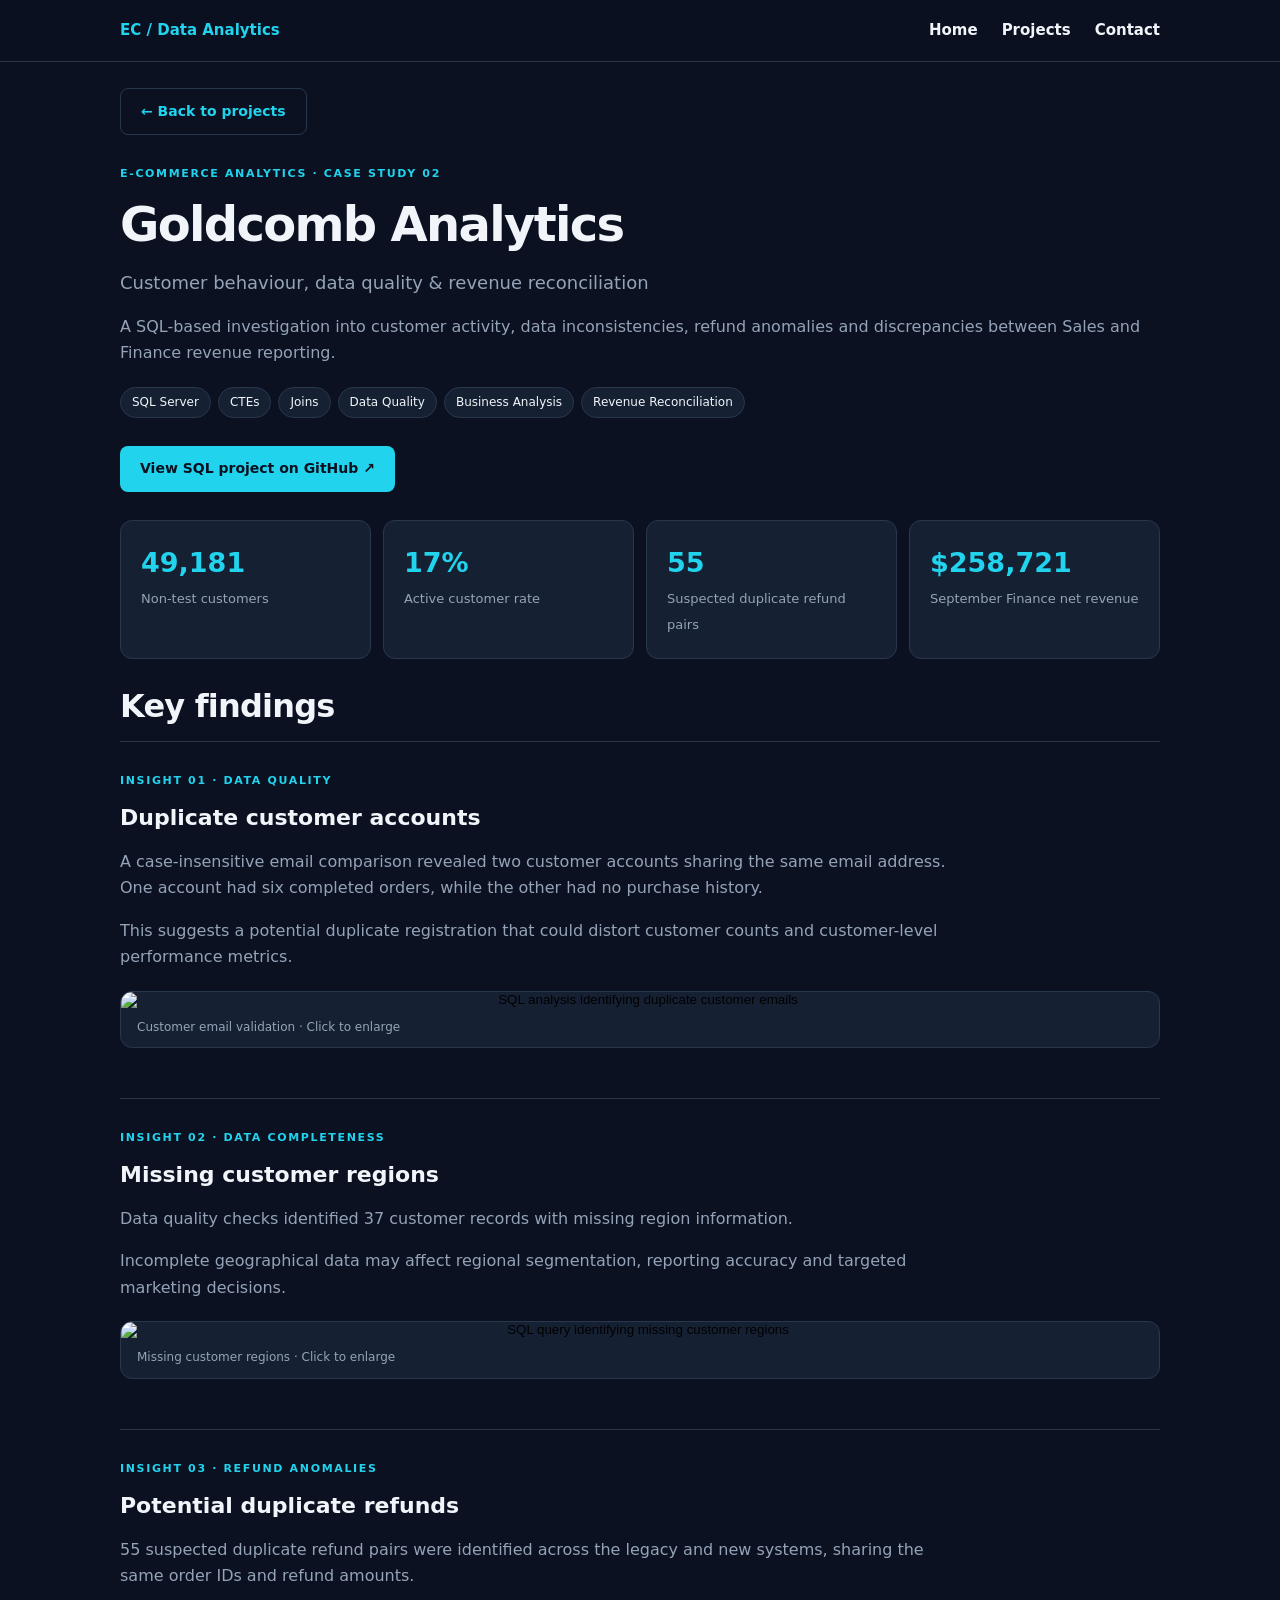
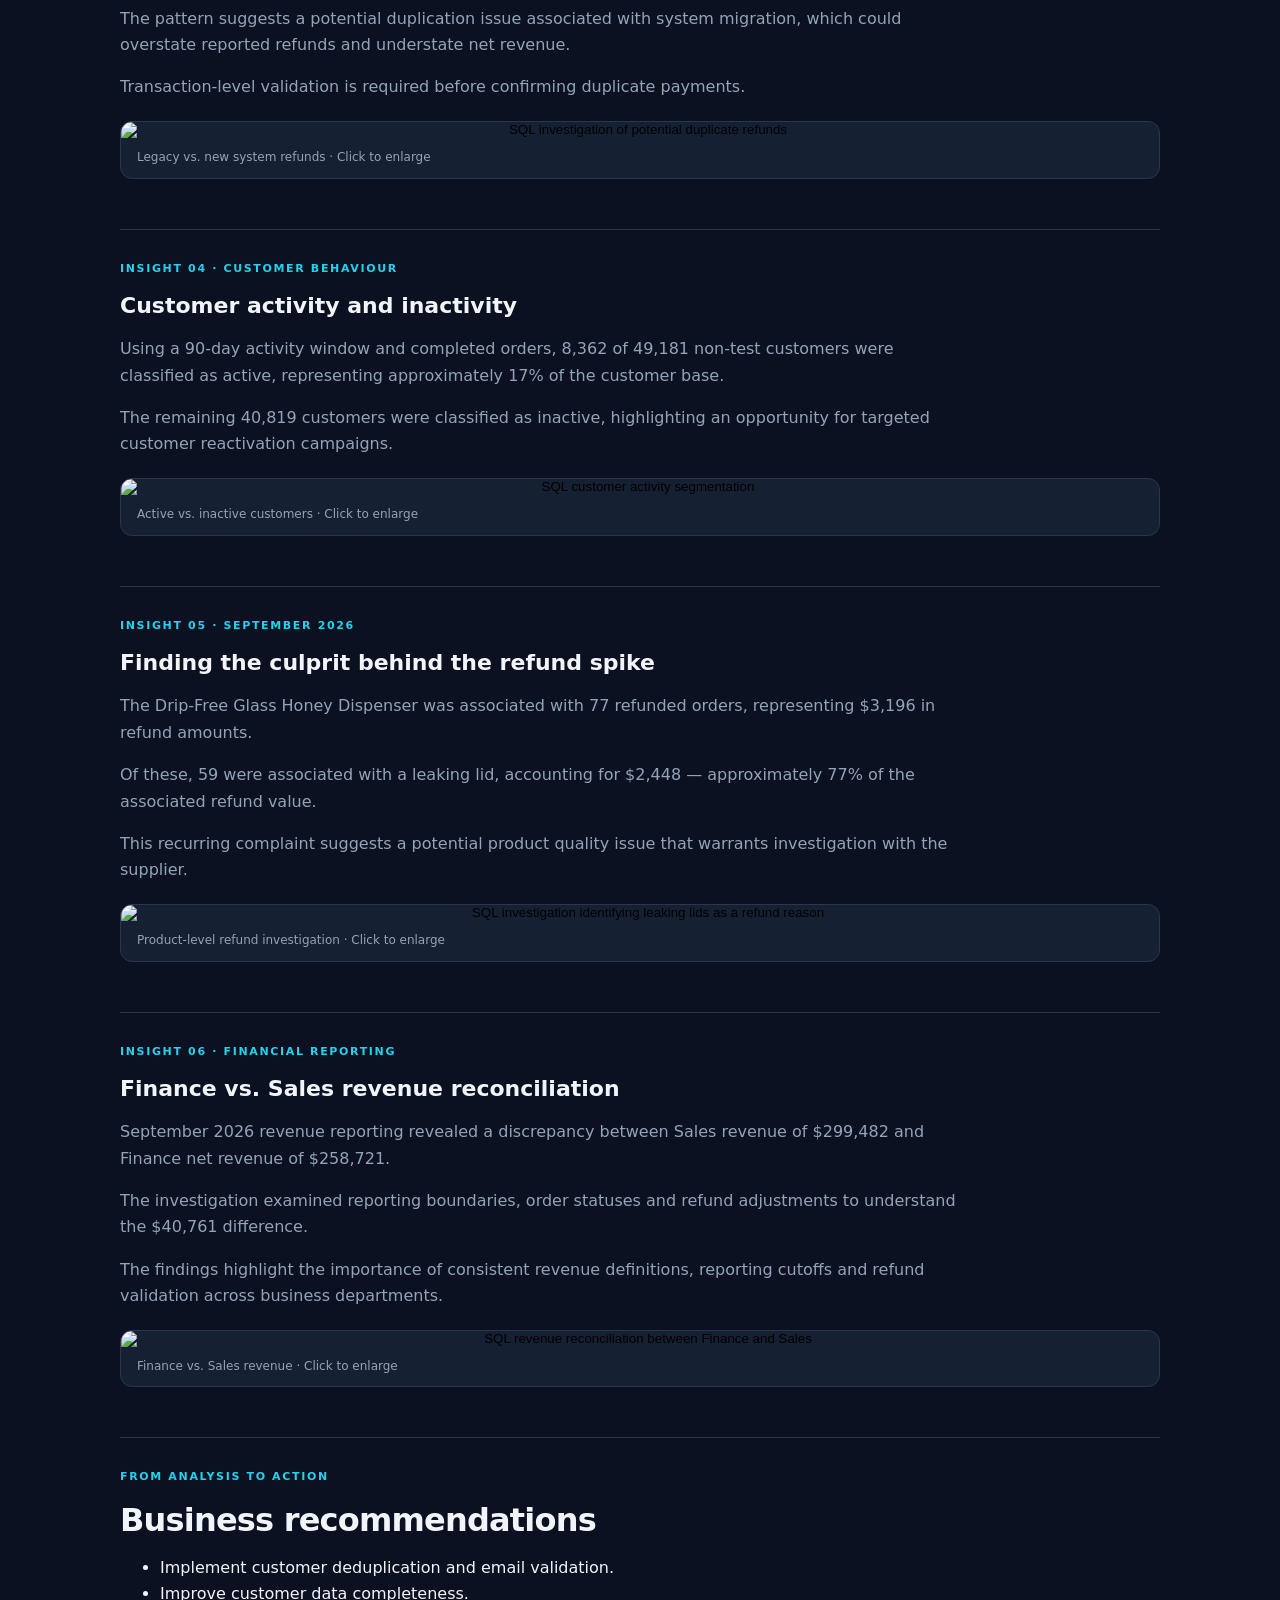
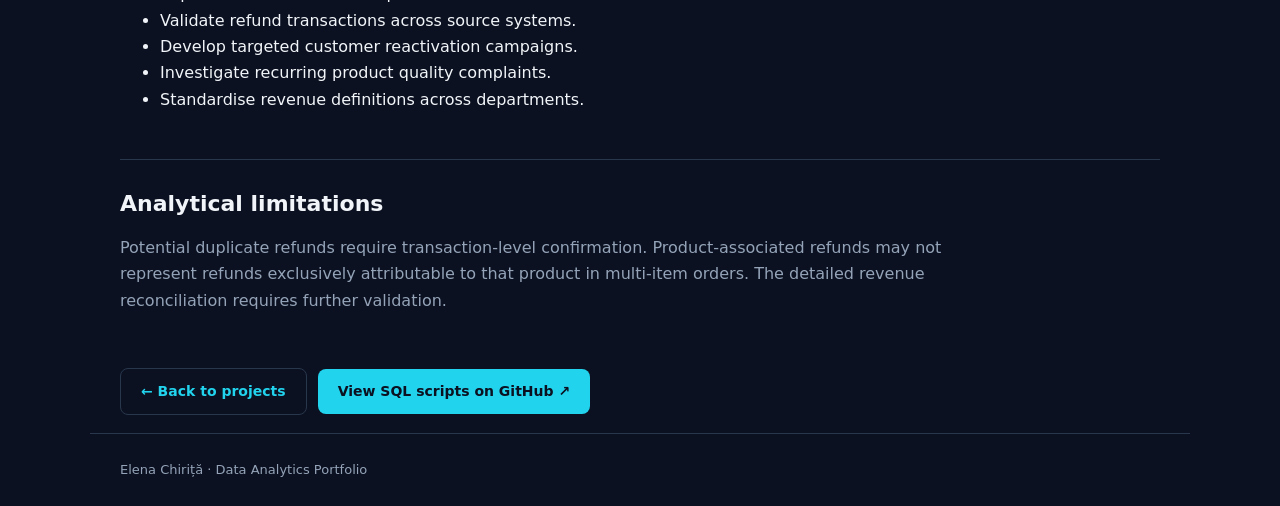
==== goldcomb-analytics.html @ 1beaaf1c "Add Goldcomb Analytics SQL case study" ====
<!DOCTYPE html>
<html lang="en">
<head>
    <meta charset="utf-8">
    <meta name="viewport" content="width=device-width, initial-scale=1">
    <title>Goldcomb Analytics | Elena Chiriță</title>
    <link rel="stylesheet" href="style.css">
</head>

<body>

<header>
    <nav>
        <a class="brand" href="index.html">EC / Data Analytics</a>
        <div>
            <a href="index.html">Home</a>
            <a href="projects.html">Projects</a>
            <a href="index.html#connect">Contact</a>
        </div>
    </nav>
</header>

<main>

    <a class="btn secondary" href="projects.html">
        ← Back to projects
    </a>

    <section class="case">

        <div class="eyebrow">
            E-commerce analytics · Case study 02
        </div>

        <h1>Goldcomb Analytics</h1>

        <p class="lead">
            Customer behaviour, data quality & revenue reconciliation
        </p>

        <p>
            A SQL-based investigation into customer activity,
            data inconsistencies, refund anomalies and discrepancies
            between Sales and Finance revenue reporting.
        </p>

        <div class="tags">
            <span class="tag">SQL Server</span>
            <span class="tag">CTEs</span>
            <span class="tag">Joins</span>
            <span class="tag">Data Quality</span>
            <span class="tag">Business Analysis</span>
            <span class="tag">Revenue Reconciliation</span>
        </div>

        <a class="btn"
           href="https://github.com/ElenaChirita/GoldcombAnalytics"
           target="_blank"
           rel="noopener noreferrer">
            View SQL project on GitHub ↗
        </a>

        <div class="stats">

            <div class="stat">
                <strong>49,181</strong>
                <span>Non-test customers</span>
            </div>

            <div class="stat">
                <strong>17%</strong>
                <span>Active customer rate</span>
            </div>

            <div class="stat">
                <strong>55</strong>
                <span>Suspected duplicate refund pairs</span>
            </div>

            <div class="stat">
                <strong>$258,721</strong>
                <span>September Finance net revenue</span>
            </div>

        </div>

        <h2>Key findings</h2>

        <!-- INSIGHT 1 -->

        <section class="insight">

            <div class="eyebrow">
                Insight 01 · Data quality
            </div>

            <h3>Duplicate customer accounts</h3>

            <p>
                A case-insensitive email comparison revealed
                two customer accounts sharing the same email address.
                One account had six completed orders, while the
                other had no purchase history.
            </p>

            <p>
                This suggests a potential duplicate registration
                that could distort customer counts and customer-level
                performance metrics.
            </p>

            <figure>
                <button class="zoom" aria-label="Enlarge duplicate email analysis">
                    <img src="assets/emailduplicate.png"
                         alt="SQL analysis identifying duplicate customer emails"
                         loading="lazy">
                </button>

                <figcaption>
                    Customer email validation · Click to enlarge
                </figcaption>
            </figure>

        </section>

        <!-- INSIGHT 2 -->

        <section class="insight">

            <div class="eyebrow">
                Insight 02 · Data completeness
            </div>

            <h3>Missing customer regions</h3>

            <p>
                Data quality checks identified 37 customer records
                with missing region information.
            </p>

            <p>
                Incomplete geographical data may affect regional
                segmentation, reporting accuracy and targeted
                marketing decisions.
            </p>

            <figure>
                <button class="zoom" aria-label="Enlarge missing region analysis">
                    <img src="assets/regionnull2.png"
                         alt="SQL query identifying missing customer regions"
                         loading="lazy">
                </button>

                <figcaption>
                    Missing customer regions · Click to enlarge
                </figcaption>
            </figure>

        </section>

        <!-- INSIGHT 3 -->

        <section class="insight">

            <div class="eyebrow">
                Insight 03 · Refund anomalies
            </div>

            <h3>Potential duplicate refunds</h3>

            <p>
                55 suspected duplicate refund pairs were identified
                across the legacy and new systems, sharing the same
                order IDs and refund amounts.
            </p>

            <p>
                The pattern suggests a potential duplication issue
                associated with system migration, which could
                overstate reported refunds and understate net revenue.
            </p>

            <p>
                Transaction-level validation is required before
                confirming duplicate payments.
            </p>

            <figure>
                <button class="zoom" aria-label="Enlarge duplicate refund analysis">
                    <img src="assets/refundsduplicate3.png"
                         alt="SQL investigation of potential duplicate refunds"
                         loading="lazy">
                </button>

                <figcaption>
                    Legacy vs. new system refunds · Click to enlarge
                </figcaption>
            </figure>

        </section>

        <!-- INSIGHT 4 -->

        <section class="insight">

            <div class="eyebrow">
                Insight 04 · Customer behaviour
            </div>

            <h3>Customer activity and inactivity</h3>

            <p>
                Using a 90-day activity window and completed orders,
                8,362 of 49,181 non-test customers were classified
                as active, representing approximately 17%
                of the customer base.
            </p>

            <p>
                The remaining 40,819 customers were classified as
                inactive, highlighting an opportunity for targeted
                customer reactivation campaigns.
            </p>

            <figure>
                <button class="zoom" aria-label="Enlarge customer activity analysis">
                    <img src="assets/customers4.png"
                         alt="SQL customer activity segmentation"
                         loading="lazy">
                </button>

                <figcaption>
                    Active vs. inactive customers · Click to enlarge
                </figcaption>
            </figure>

        </section>

        <!-- INSIGHT 5 -->

        <section class="insight">

            <div class="eyebrow">
                Insight 05 · September 2026
            </div>

            <h3>Finding the culprit behind the refund spike</h3>

            <p>
                The Drip-Free Glass Honey Dispenser was associated
                with 77 refunded orders, representing $3,196
                in refund amounts.
            </p>

            <p>
                Of these, 59 were associated with a leaking lid,
                accounting for $2,448 — approximately 77%
                of the associated refund value.
            </p>

            <p>
                This recurring complaint suggests a potential
                product quality issue that warrants investigation
                with the supplier.
            </p>

            <figure>
                <button class="zoom" aria-label="Enlarge refund spike investigation">
                    <img src="assets/theculpritforrefunds5.png"
                         alt="SQL investigation identifying leaking lids as a refund reason"
                         loading="lazy">
                </button>

                <figcaption>
                    Product-level refund investigation · Click to enlarge
                </figcaption>
            </figure>

        </section>

        <!-- INSIGHT 6 -->

        <section class="insight">

            <div class="eyebrow">
                Insight 06 · Financial reporting
            </div>

            <h3>Finance vs. Sales revenue reconciliation</h3>

            <p>
                September 2026 revenue reporting revealed a discrepancy
                between Sales revenue of $299,482 and Finance net
                revenue of $258,721.
            </p>

            <p>
                The investigation examined reporting boundaries,
                order statuses and refund adjustments to understand
                the $40,761 difference.
            </p>

            <p>
                The findings highlight the importance of consistent
                revenue definitions, reporting cutoffs and refund
                validation across business departments.
            </p>

            <figure>
                <button class="zoom" aria-label="Enlarge revenue reconciliation">
                    <img src="assets/financeandsales6.png"
                         alt="SQL revenue reconciliation between Finance and Sales"
                         loading="lazy">
                </button>

                <figcaption>
                    Finance vs. Sales revenue · Click to enlarge
                </figcaption>
            </figure>

        </section>

        <!-- RECOMMENDATIONS -->

        <section class="insight">

            <div class="eyebrow">From analysis to action</div>

            <h2>Business recommendations</h2>

            <ul>
                <li>Implement customer deduplication and email validation.</li>
                <li>Improve customer data completeness.</li>
                <li>Validate refund transactions across source systems.</li>
                <li>Develop targeted customer reactivation campaigns.</li>
                <li>Investigate recurring product quality complaints.</li>
                <li>Standardise revenue definitions across departments.</li>
            </ul>

        </section>

        <section class="insight">

            <h3>Analytical limitations</h3>

            <p>
                Potential duplicate refunds require transaction-level
                confirmation. Product-associated refunds may not
                represent refunds exclusively attributable to that
                product in multi-item orders. The detailed revenue
                reconciliation requires further validation.
            </p>

        </section>

        <a class="btn secondary" href="projects.html">
            ← Back to projects
        </a>

        <a class="btn"
           href="https://github.com/ElenaChirita/GoldcombAnalytics"
           target="_blank"
           rel="noopener noreferrer">
            View SQL scripts on GitHub ↗
        </a>

    </section>

</main>

<footer>
    Elena Chiriță · Data Analytics Portfolio
</footer>

<dialog id="viewer">
    <button aria-label="Close image" type="button">
        Close ×
    </button>
    <img alt="Enlarged SQL analysis screenshot">
</dialog>

<script>
    const viewer = document.querySelector('#viewer');

    document.querySelectorAll('.zoom').forEach(button => {
        button.onclick = () => {
            const image = button.querySelector('img');
            viewer.querySelector('img').src = image.src;
            viewer.querySelector('img').alt = image.alt;
            viewer.showModal();
        };
    });

    viewer.querySelector('button').onclick = () => {
        viewer.close();
    };

    viewer.onclick = event => {
        if (event.target === viewer) {
            viewer.close();
        }
    };
</script>

</body>
</html>
---- style.css ----
:root {
    --background: #0B1120;
    --card: #162033;
    --text: #F1F5F9;
    --muted: #94A3B8;
    --accent: #22D3EE;
    --border: #29374D;
}

* {
    box-sizing: border-box;
}

html {
    scroll-behavior: smooth;
}

body {
    margin: 0;
    font: 16px/1.65 Inter, system-ui, sans-serif;
    background: var(--background);
    color: var(--text);
}

a {
    color: inherit;
    text-decoration: none;
}

header {
    position: sticky;
    top: 0;
    background: #0B1120F5;
    backdrop-filter: blur(12px);
    border-bottom: 1px solid var(--border);
    z-index: 10;
}

nav, main, footer {
    max-width: 1100px;
    margin: auto;
    padding: 18px 30px;
}

nav {
    display: flex;
    justify-content: space-between;
    align-items: center;
    gap: 20px;
}

nav div {
    display: flex;
    gap: 24px;
}

nav a {
    font-weight: 600;
    font-size: 15px;
}

nav a:hover {
    color: var(--accent);
}

.brand {
    color: var(--accent);
    font-weight: 700;
}

h1, h2, h3, p {
    margin: 0 0 16px;
}

h1 {
    font-size: clamp(32px, 4vw, 48px);
    line-height: 1.15;
    font-weight: 700;
    letter-spacing: -0.035em;
}

h2 {
    font-size: 32px;
    line-height: 1.2;
    letter-spacing: -0.025em;
}

h3 {
    font-size: 22px;
    line-height: 1.3;
}

p {
    color: var(--muted);
}

.accent {
    color: var(--accent);
}

.eyebrow {
    font-size: 11px;
    text-transform: uppercase;
    letter-spacing: 0.15em;
    font-weight: 700;
    color: var(--accent);
    margin-bottom: 14px;
}

.identity {
    font-size: 19px;
    font-weight: 600;
    color: var(--text);
}

.lead {
    font-size: 18px;
    color: var(--muted);
}

.hero {
    display: grid;
    grid-template-columns: 1.1fr 0.9fr;
    align-items: center;
    gap: 50px;
    padding: 55px 0;
}

.hero-visual img {
    display: block;
    width: 100%;
    max-height: 480px;
    object-fit: contain;
    border-radius: 18px;
}

.btn {
    display: inline-block;
    padding: 11px 20px;
    border-radius: 8px;
    background: var(--accent);
    color: var(--background);
    font-size: 14px;
    font-weight: 700;
    margin: 8px 6px 0 0;
    transition: 0.2s;
}

.btn:hover {
    transform: translateY(-2px);
    filter: brightness(1.1);
}

.secondary {
    background: transparent;
    color: var(--accent);
    border: 1px solid var(--border);
}

.secondary:hover {
    border-color: var(--accent);
}

.tags {
    display: flex;
    flex-wrap: wrap;
    gap: 7px;
    margin: 20px 0;
}

.tag {
    padding: 5px 11px;
    border: 1px solid var(--border);
    background: var(--card);
    border-radius: 30px;
    font-size: 12px;
    color: var(--text);
}

.projects-grid {
    display: grid;
    grid-template-columns: repeat(2, 1fr);
    gap: 24px;
    margin: 30px 0;
}

.card {
    background: var(--card);
    border: 1px solid var(--border);
    border-radius: 16px;
    overflow: hidden;
    display: flex;
    flex-direction: column;
    transition: 0.25s;
}

.card:hover {
    border-color: var(--accent);
    transform: translateY(-4px);
}

.card-content {
    padding: 24px;
    flex: 1;
    display: flex;
    flex-direction: column;
}

.card-content p {
    font-size: 15px;
}

.card-actions {
    margin-top: auto;
}

.toy-art {
    min-height: 190px;
    display: flex;
    justify-content: center;
    align-items: center;
    gap: 15px;
    background: radial-gradient(
        ellipse at center,
        #334155,
        #111827
    );
}

.toy-art span {
    font-size: 58px;
}

.sql-art {
    min-height: 190px;
    display: flex;
    flex-direction: column;
    justify-content: center;
    align-items: center;
    background: linear-gradient(
        145deg,
        #0F172A,
        #164E63
    );
    padding: 20px;
}

.sql-art strong {
    font-size: 48px;
    color: var(--accent);
}

.sql-art code {
    color: #A5F3FC;
    font-size: 14px;
    line-height: 1.8;
}

.stats {
    display: grid;
    grid-template-columns: repeat(4, 1fr);
    gap: 12px;
    margin: 28px 0;
}

.stat {
    background: var(--card);
    border: 1px solid var(--border);
    padding: 20px;
    border-radius: 12px;
}

.stat strong {
    display: block;
    font-size: 27px;
    color: var(--accent);
}

.stat span {
    font-size: 13px;
    color: var(--muted);
}

.case {
    padding-top: 30px;
}

.insight {
    padding: 30px 0;
    border-top: 1px solid var(--border);
    scroll-margin-top: 80px;
}

.insight p {
    max-width: 850px;
}

figure {
    margin: 20px 0;
    background: var(--card);
    border: 1px solid var(--border);
    border-radius: 12px;
    overflow: hidden;
}

figure button {
    display: block;
    padding: 0;
    border: 0;
    background: none;
    width: 100%;
    cursor: zoom-in;
}

figure img {
    display: block;
    width: 100%;
    height: auto;
}

figcaption {
    padding: 10px 16px;
    font-size: 12px;
    color: var(--muted);
}

dialog {
    border: 1px solid var(--border);
    background: var(--card);
    padding: 12px;
    max-width: 98vw;
    max-height: 98vh;
    border-radius: 12px;
}

dialog::backdrop {
    background: #000D;
}

dialog img {
    display: block;
    max-width: 94vw;
    max-height: 85vh;
    object-fit: contain;
}

dialog button {
    float: right;
    margin-bottom: 8px;
    padding: 8px 15px;
    cursor: pointer;
}

#connect {
    background: var(--card);
    border: 1px solid var(--border);
    border-radius: 16px;
    padding: 28px;
    margin: 35px 0;
    scroll-margin-top: 90px;
}

footer {
    border-top: 1px solid var(--border);
    color: var(--muted);
    font-size: 13px;
    padding-top: 25px;
    padding-bottom: 25px;
}

@media (max-width: 760px) {
    nav, main, footer {
        padding-left: 18px;
        padding-right: 18px;
    }

    nav div {
        gap: 12px;
    }

    nav a {
        font-size: 13px;
    }

    .hero {
        grid-template-columns: 1fr;
        gap: 25px;
        padding: 30px 0;
    }

    .hero-visual img {
        max-height: 380px;
    }

    .projects-grid {
        grid-template-columns: 1fr;
    }

    .stats {
        grid-template-columns: repeat(2, 1fr);
    }
}
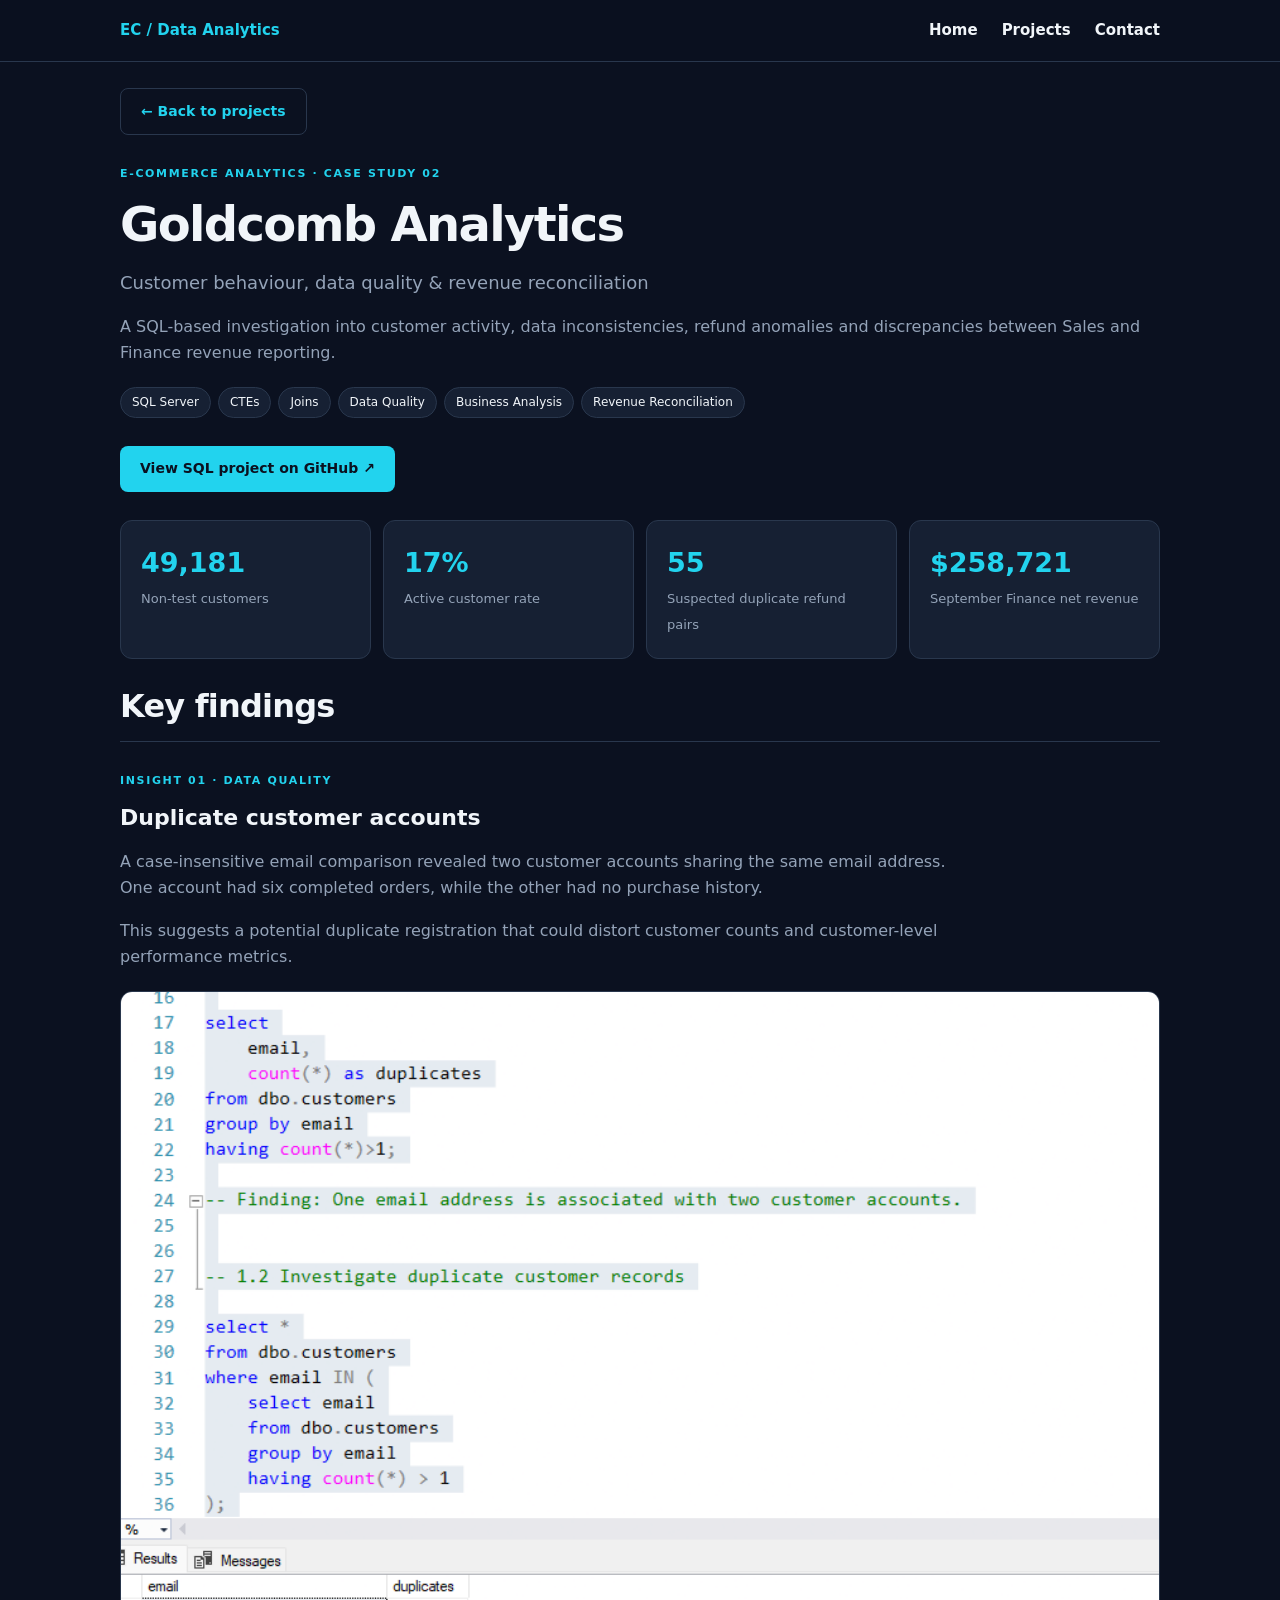
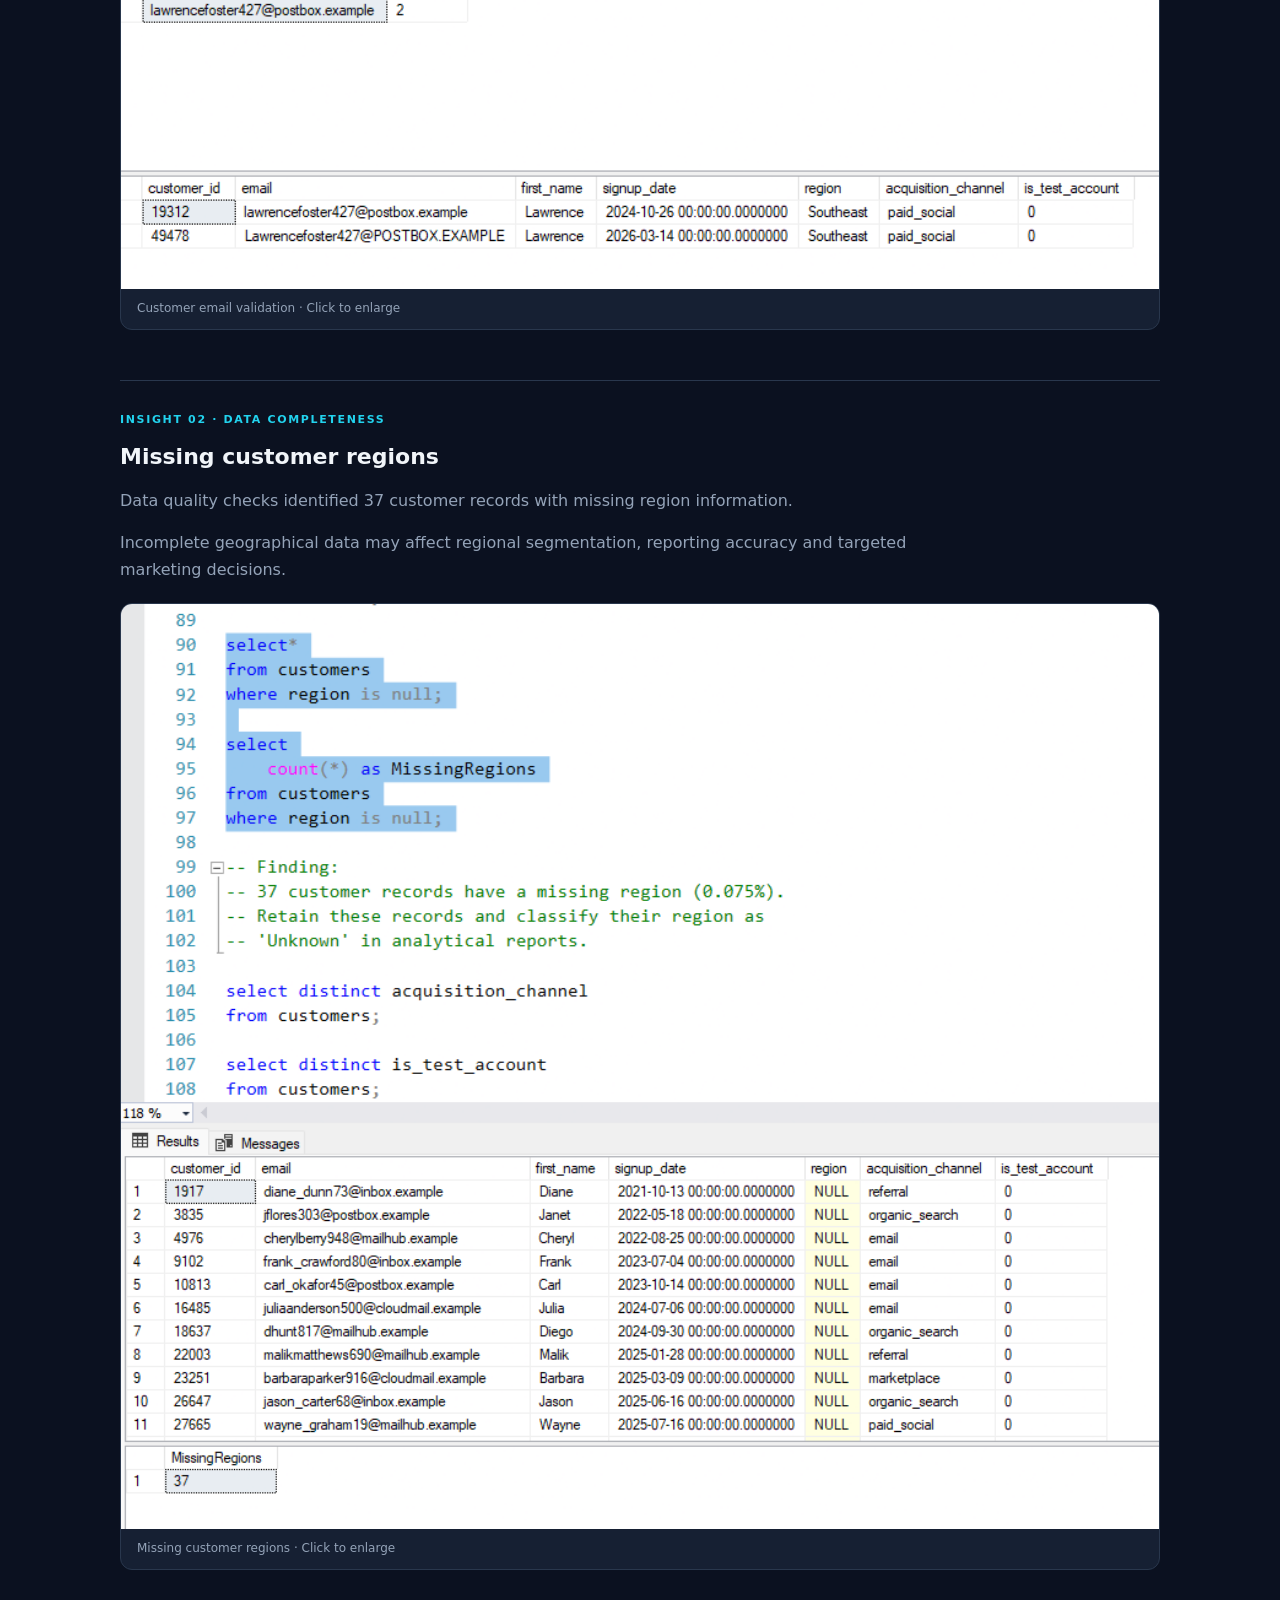
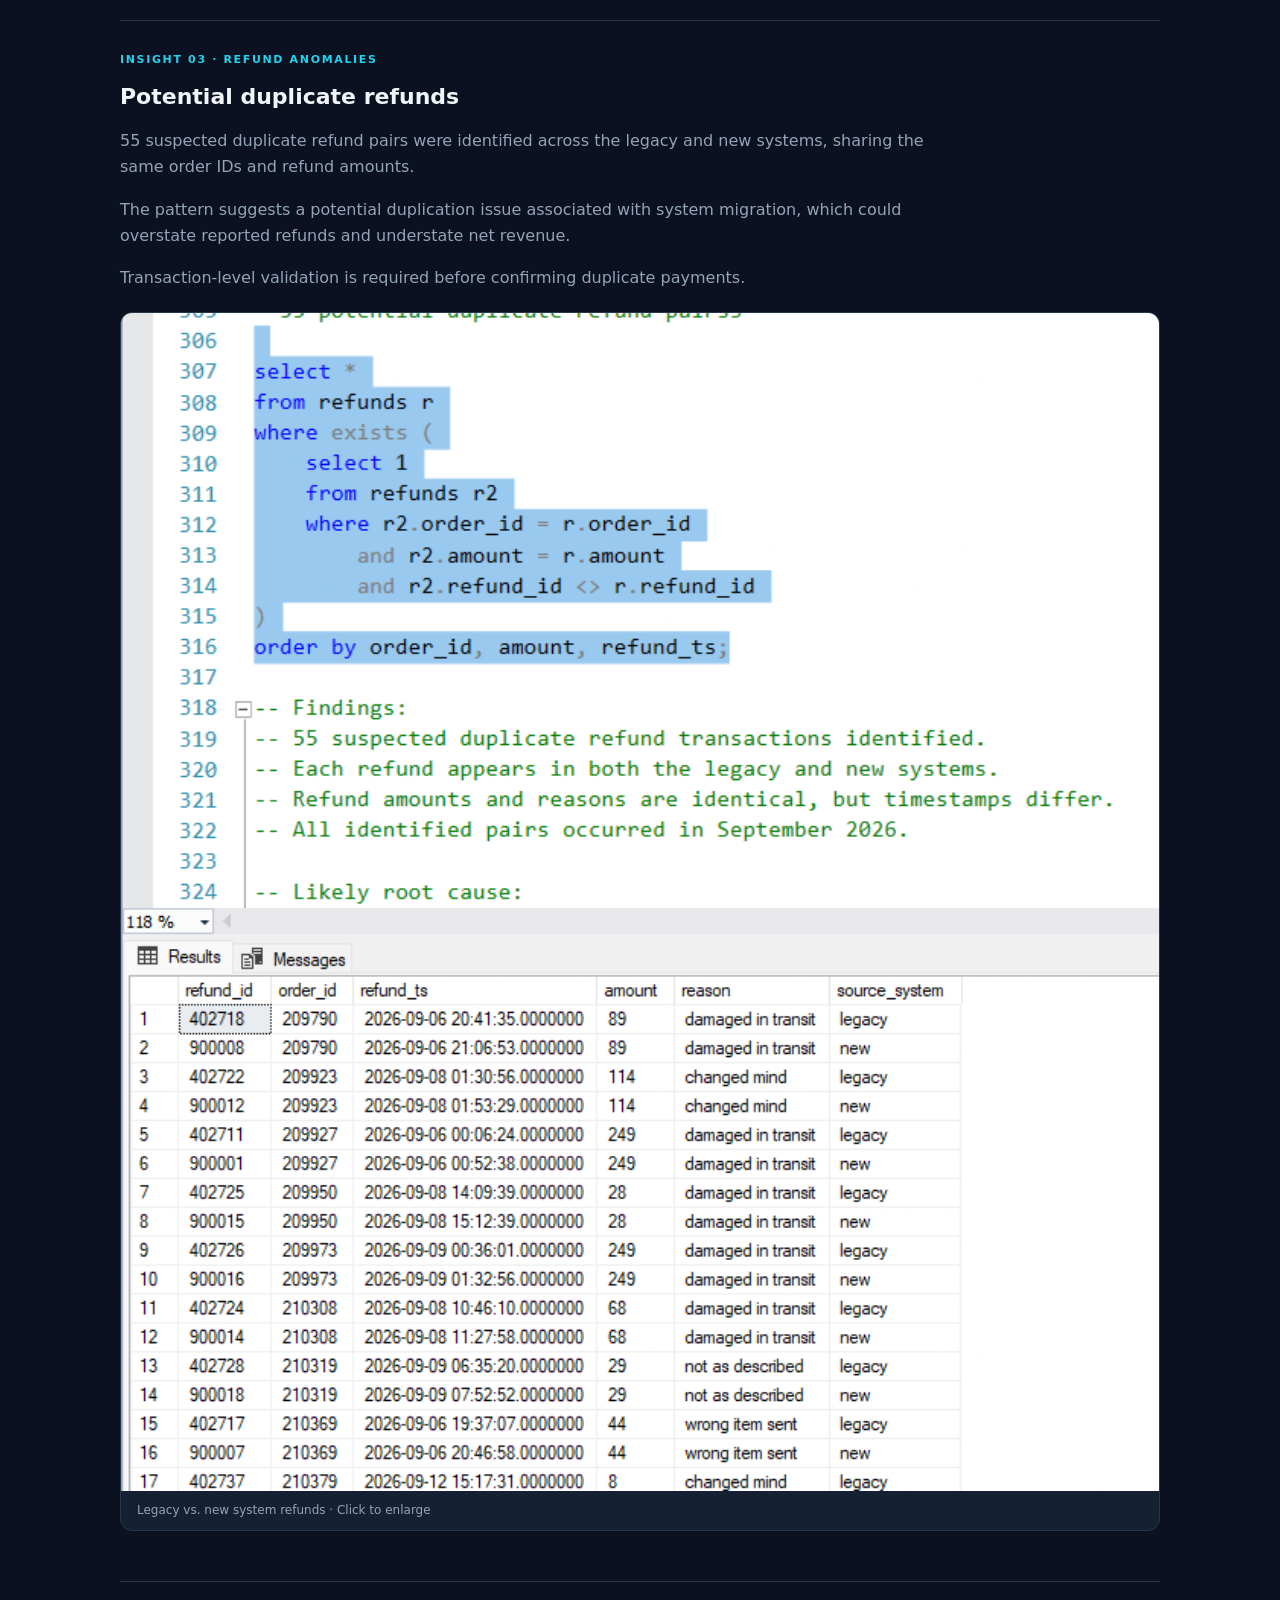
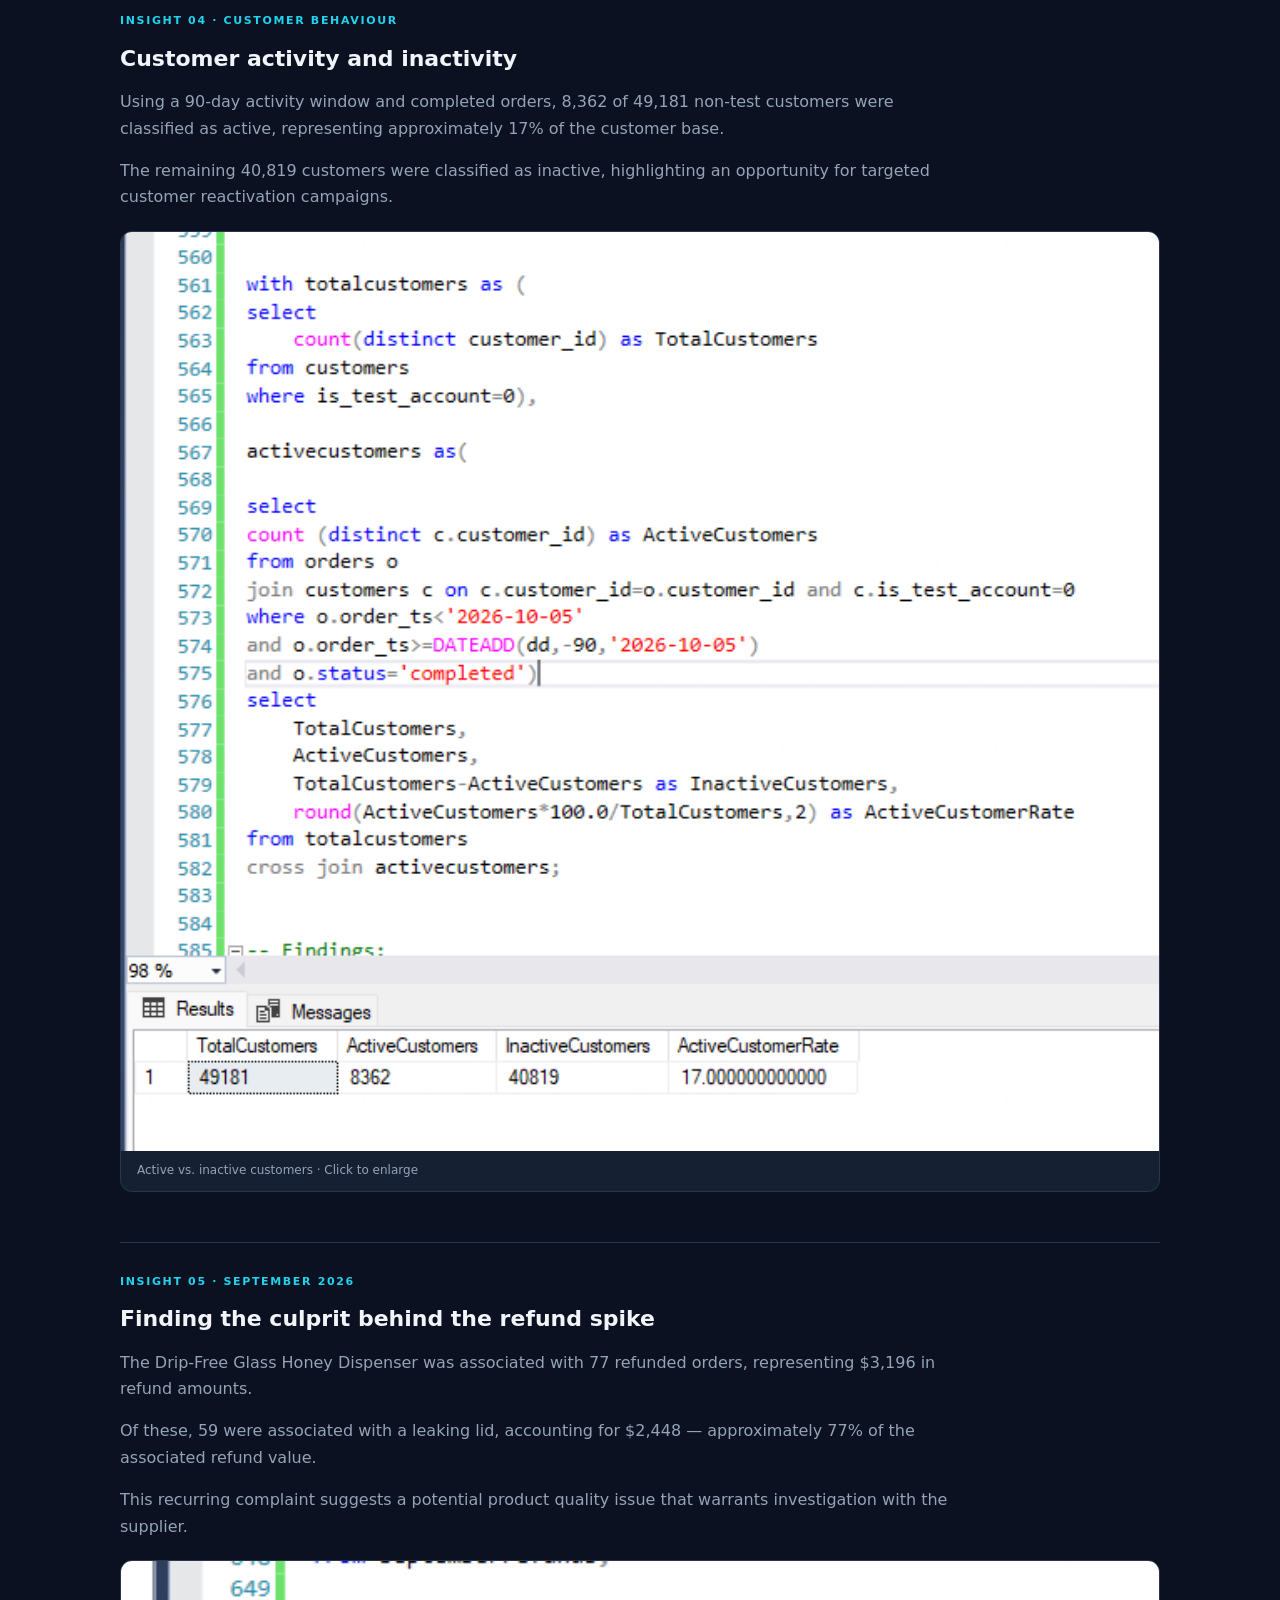
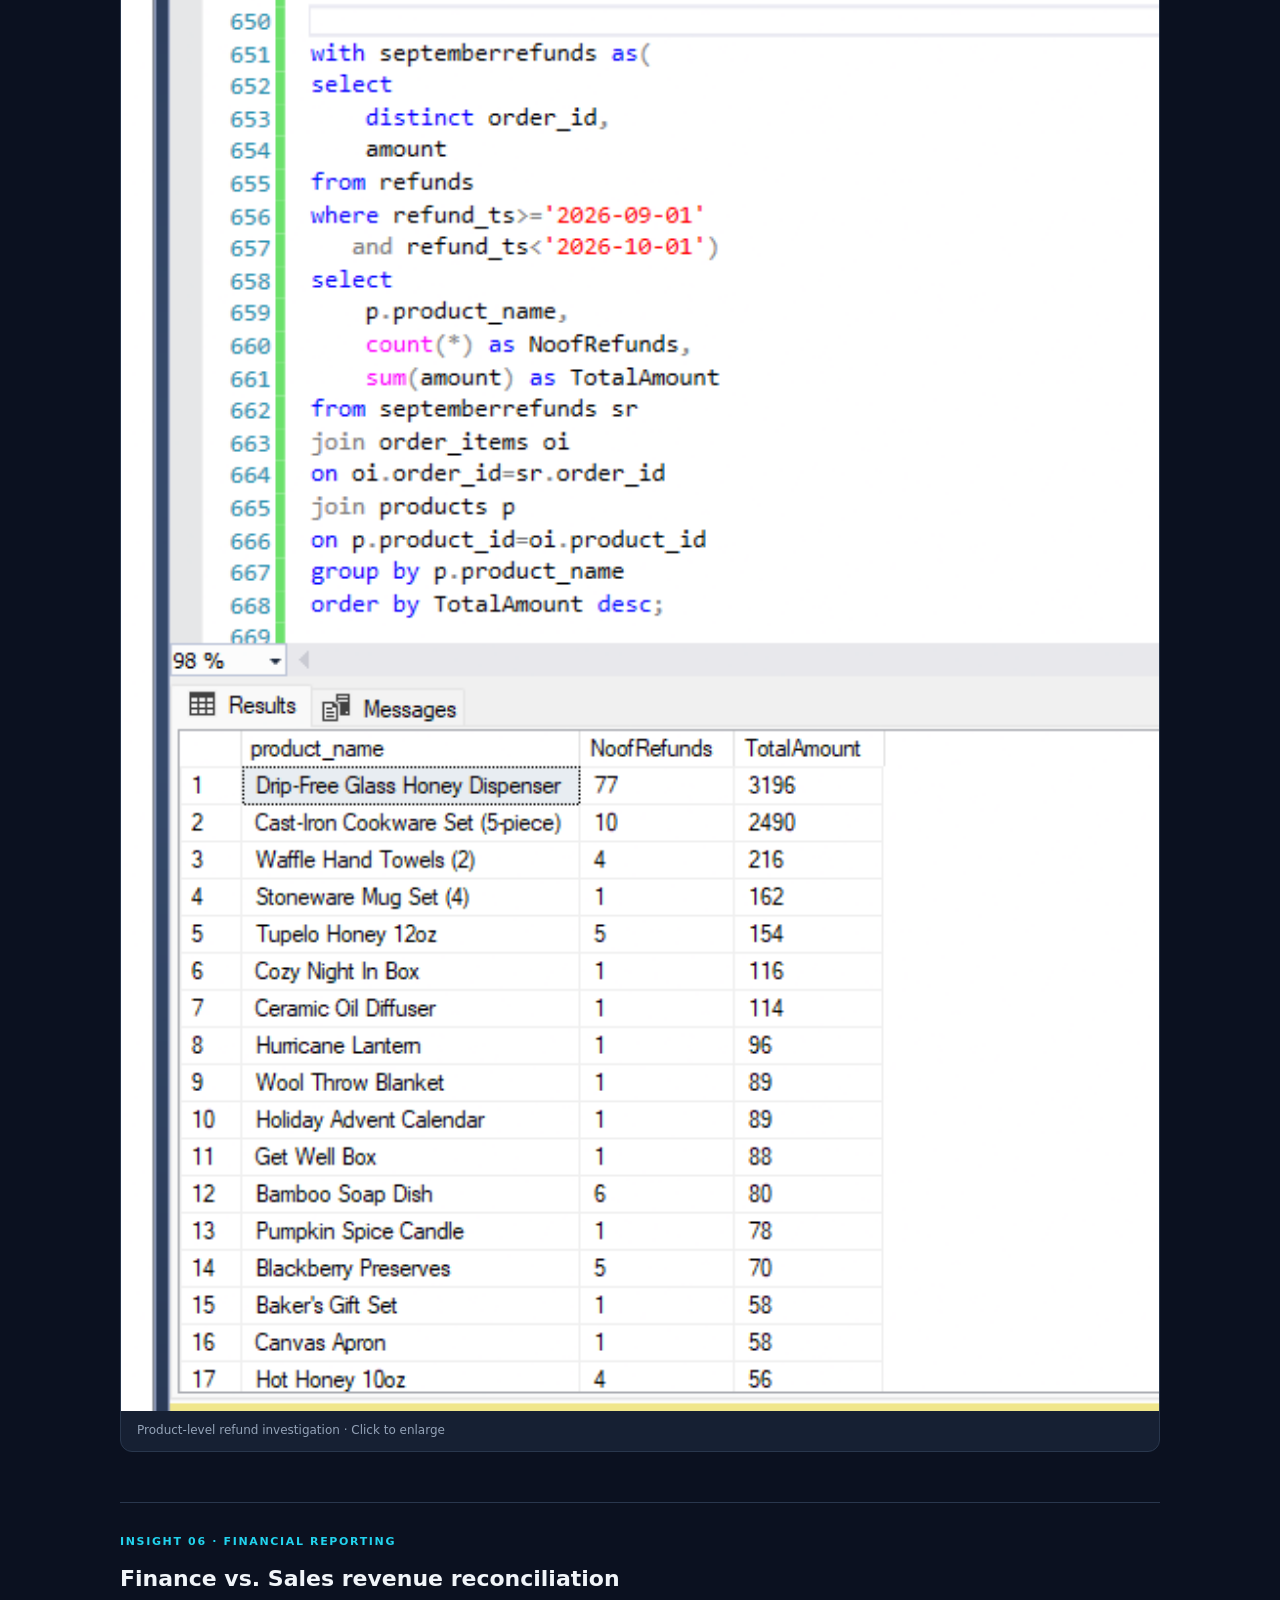
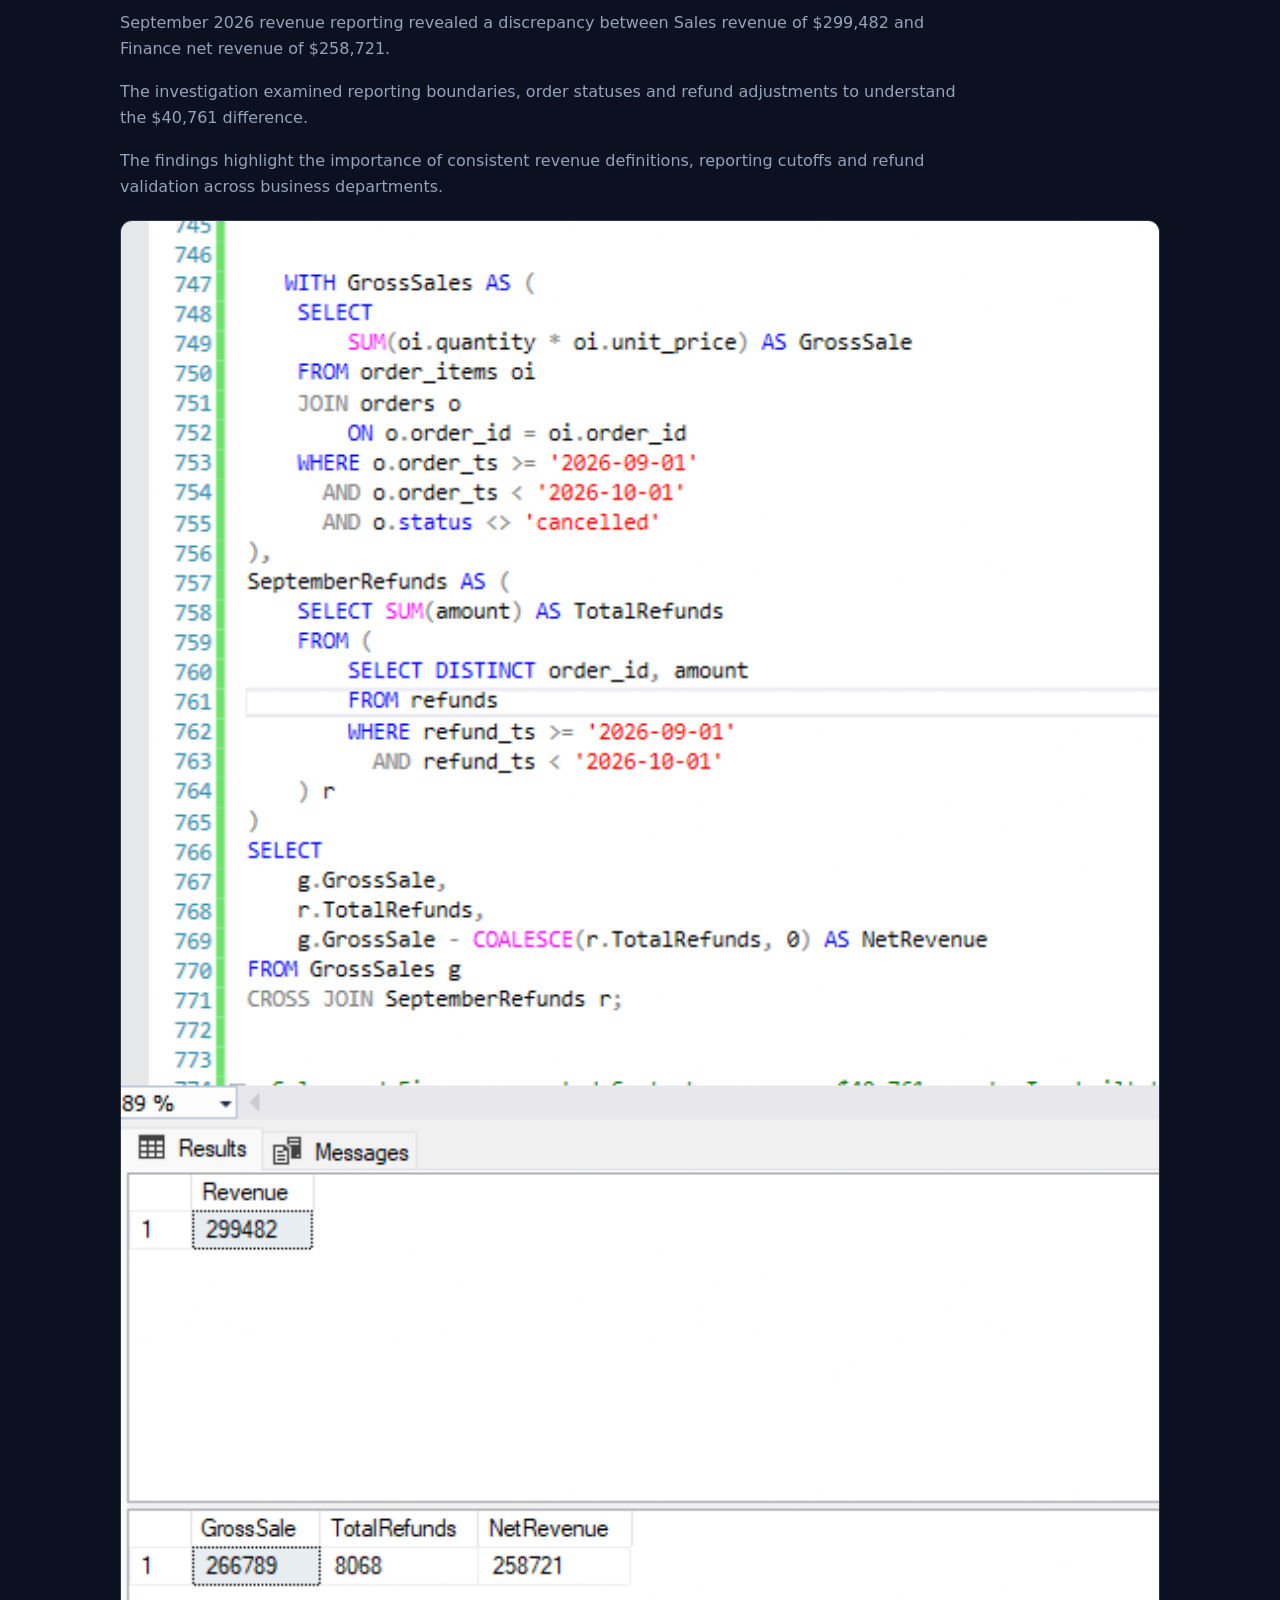
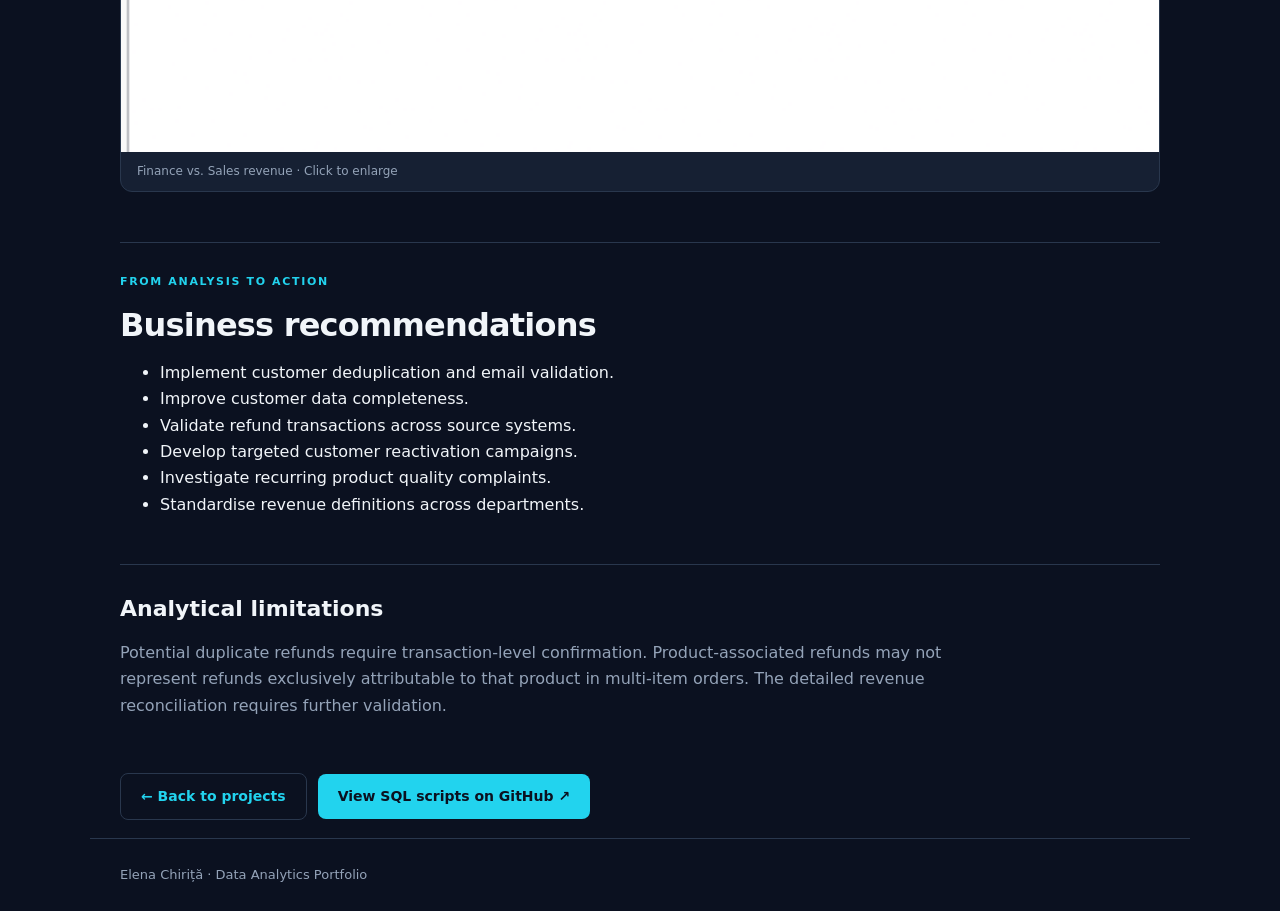
==== commit eb6a57e7: "Update goldcomb-analytics.html" ====
--- a/goldcomb-analytics.html
+++ b/goldcomb-analytics.html
@@ -111,7 +111,7 @@
 
             <figure>
                 <button class="zoom" aria-label="Enlarge duplicate email analysis">
-                    <img src="assets/emailduplicate.png"
+                    <img src="assets/1_email_duplicate.png"
                          alt="SQL analysis identifying duplicate customer emails"
                          loading="lazy">
                 </button>
@@ -146,7 +146,7 @@
 
             <figure>
                 <button class="zoom" aria-label="Enlarge missing region analysis">
-                    <img src="assets/regionnull2.png"
+                    <img src="assets/2_missing_regions.png"
                          alt="SQL query identifying missing customer regions"
                          loading="lazy">
                 </button>
@@ -187,7 +187,7 @@
 
             <figure>
                 <button class="zoom" aria-label="Enlarge duplicate refund analysis">
-                    <img src="assets/refundsduplicate3.png"
+                    <img src="assets/3.refunds_duplicate.png"
                          alt="SQL investigation of potential duplicate refunds"
                          loading="lazy">
                 </button>
@@ -224,7 +224,7 @@
 
             <figure>
                 <button class="zoom" aria-label="Enlarge customer activity analysis">
-                    <img src="assets/customers4.png"
+                    <img src="assets/4_active_customers.png"
                          alt="SQL customer activity segmentation"
                          loading="lazy">
                 </button>
@@ -266,7 +266,7 @@
 
             <figure>
                 <button class="zoom" aria-label="Enlarge refund spike investigation">
-                    <img src="assets/theculpritforrefunds5.png"
+                    <img src="assets/5_product_refund_analysis.png"
                          alt="SQL investigation identifying leaking lids as a refund reason"
                          loading="lazy">
                 </button>
@@ -308,7 +308,7 @@
 
             <figure>
                 <button class="zoom" aria-label="Enlarge revenue reconciliation">
-                    <img src="assets/financeandsales6.png"
+                    <img src="assets/6_revenue_reconciliation.png"
                          alt="SQL revenue reconciliation between Finance and Sales"
                          loading="lazy">
                 </button>
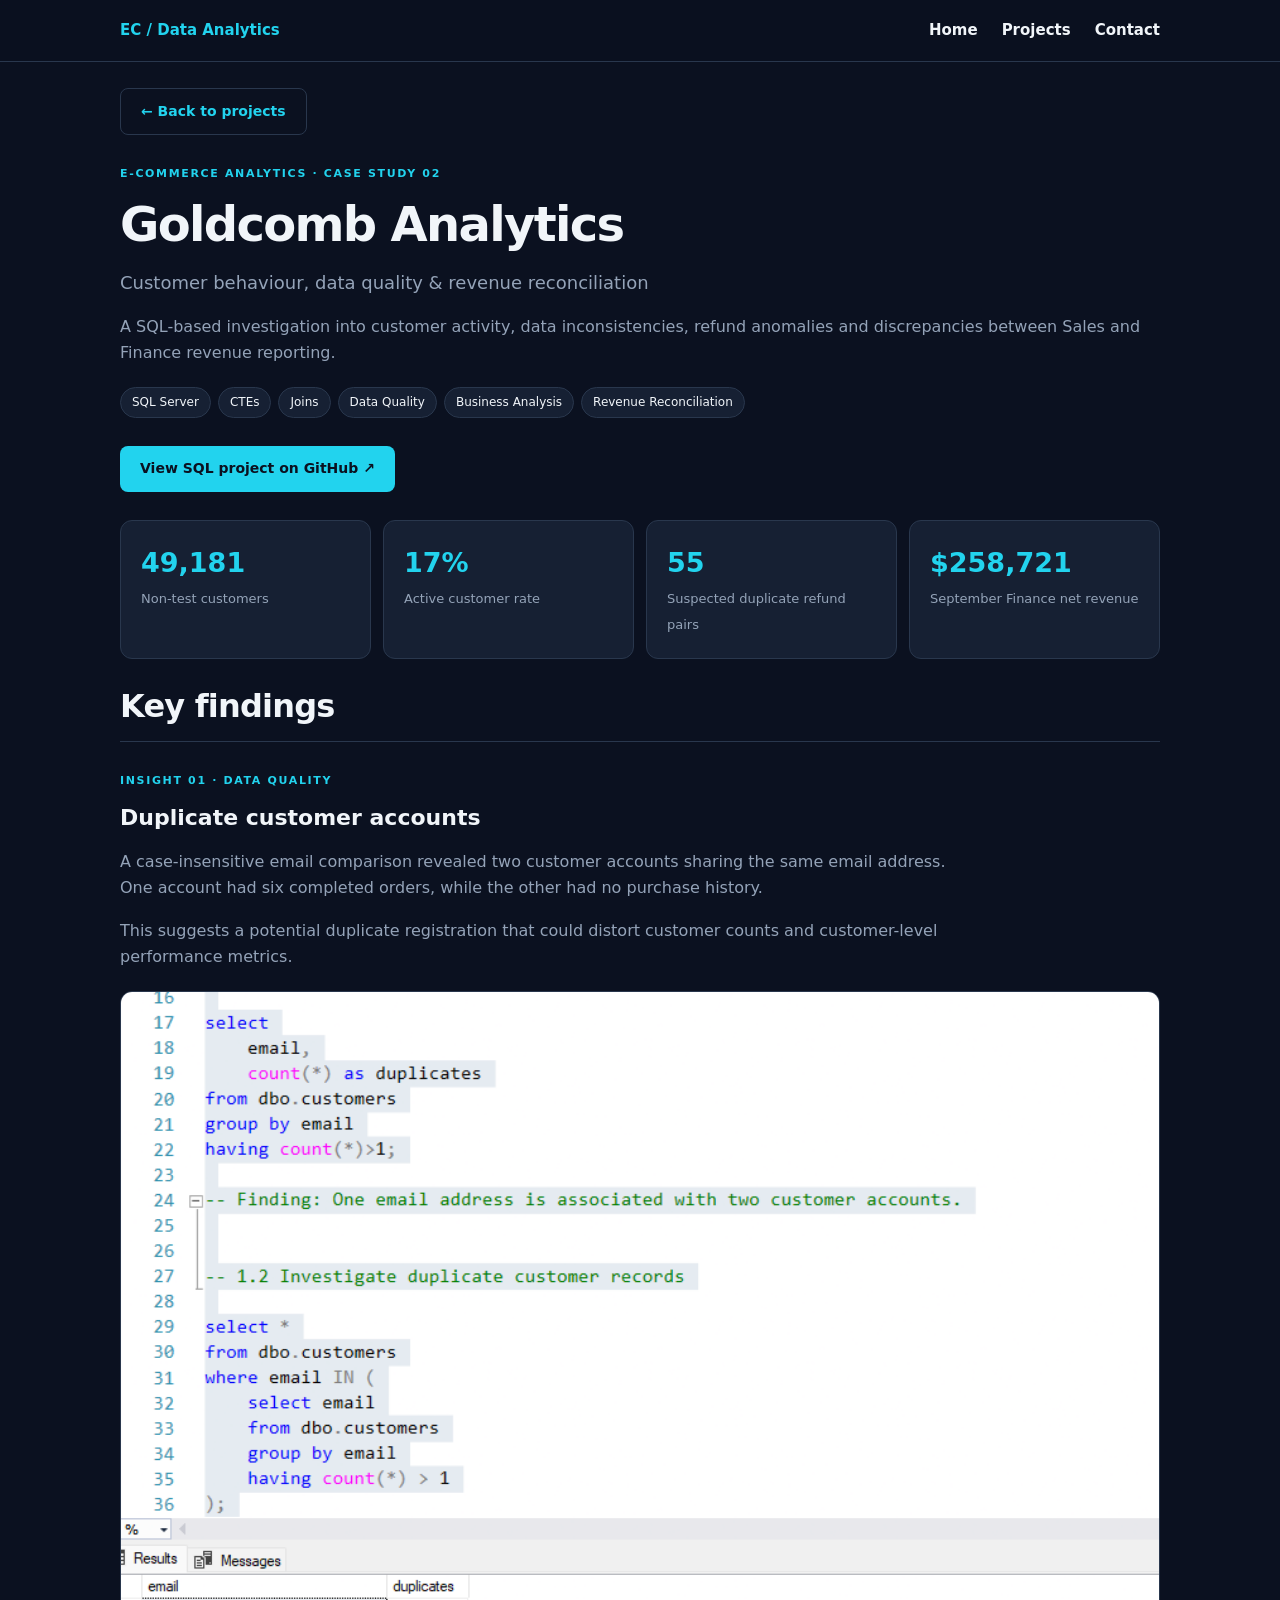
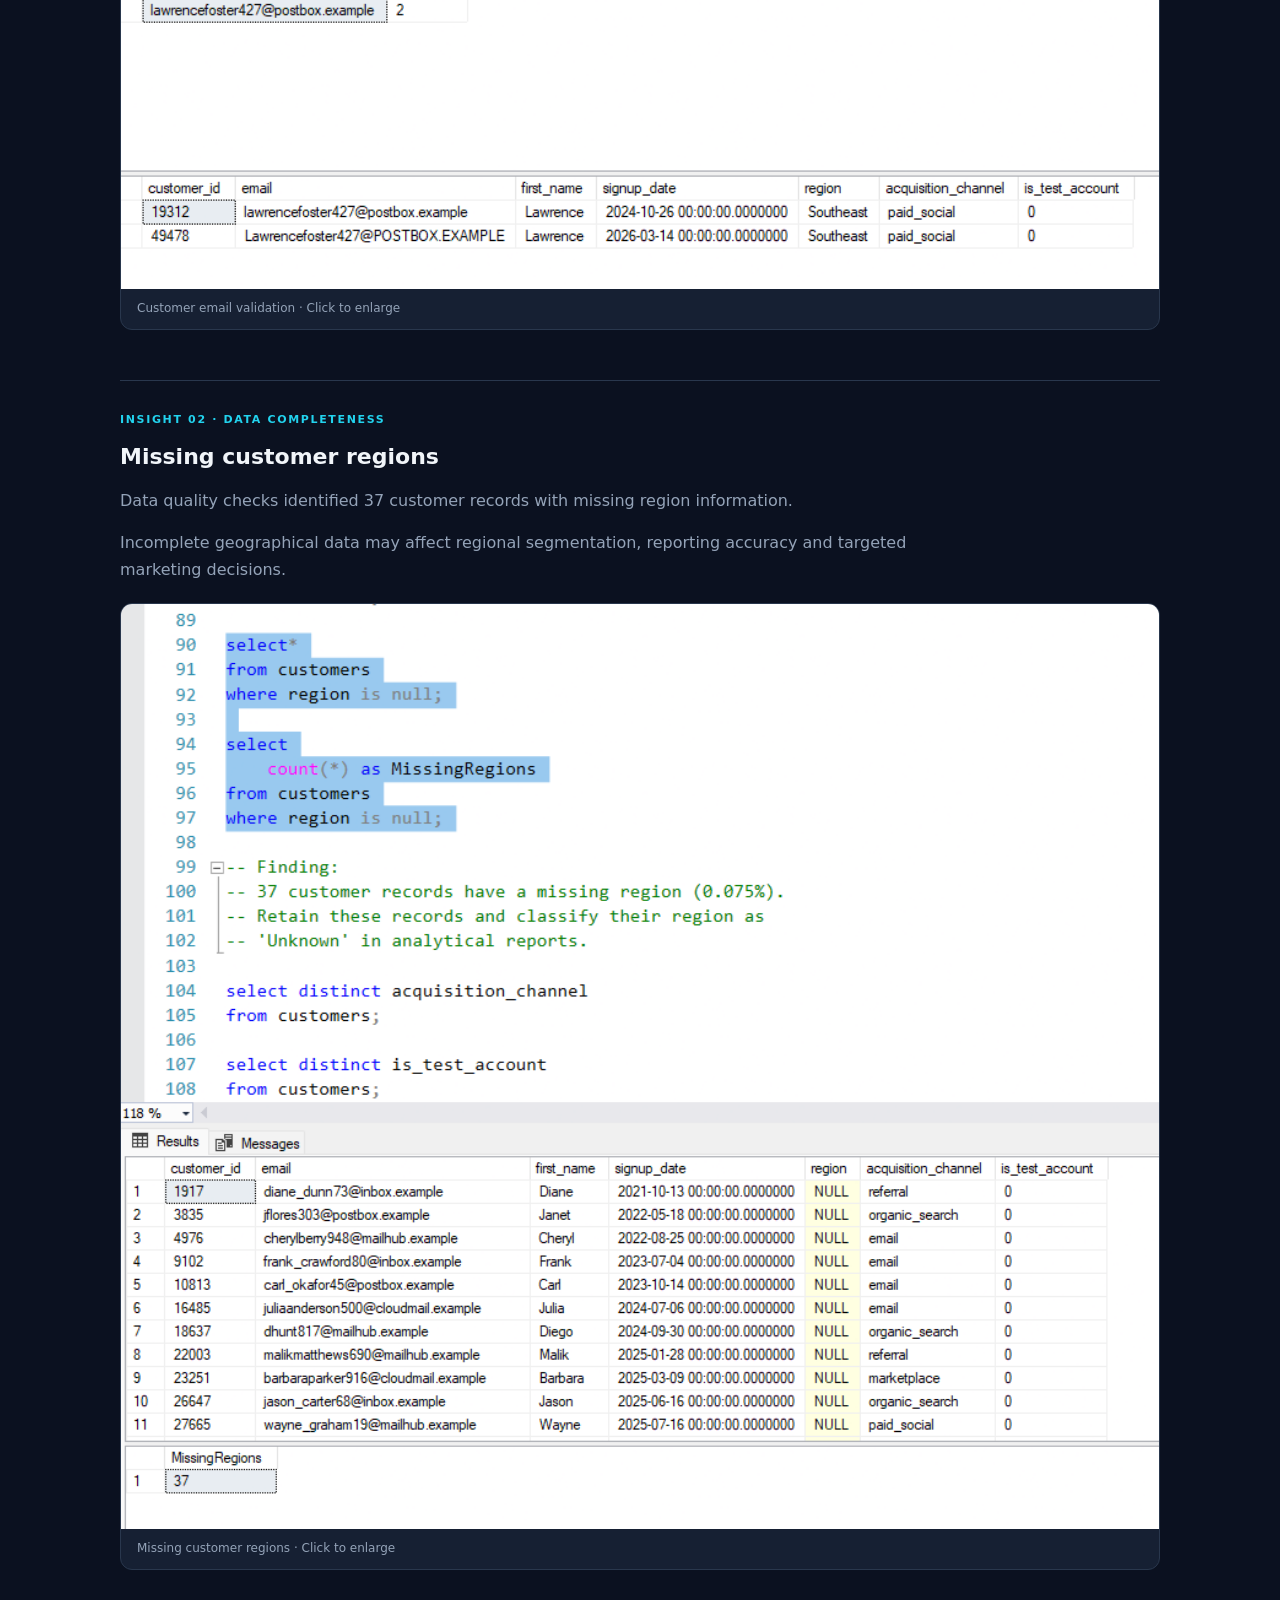
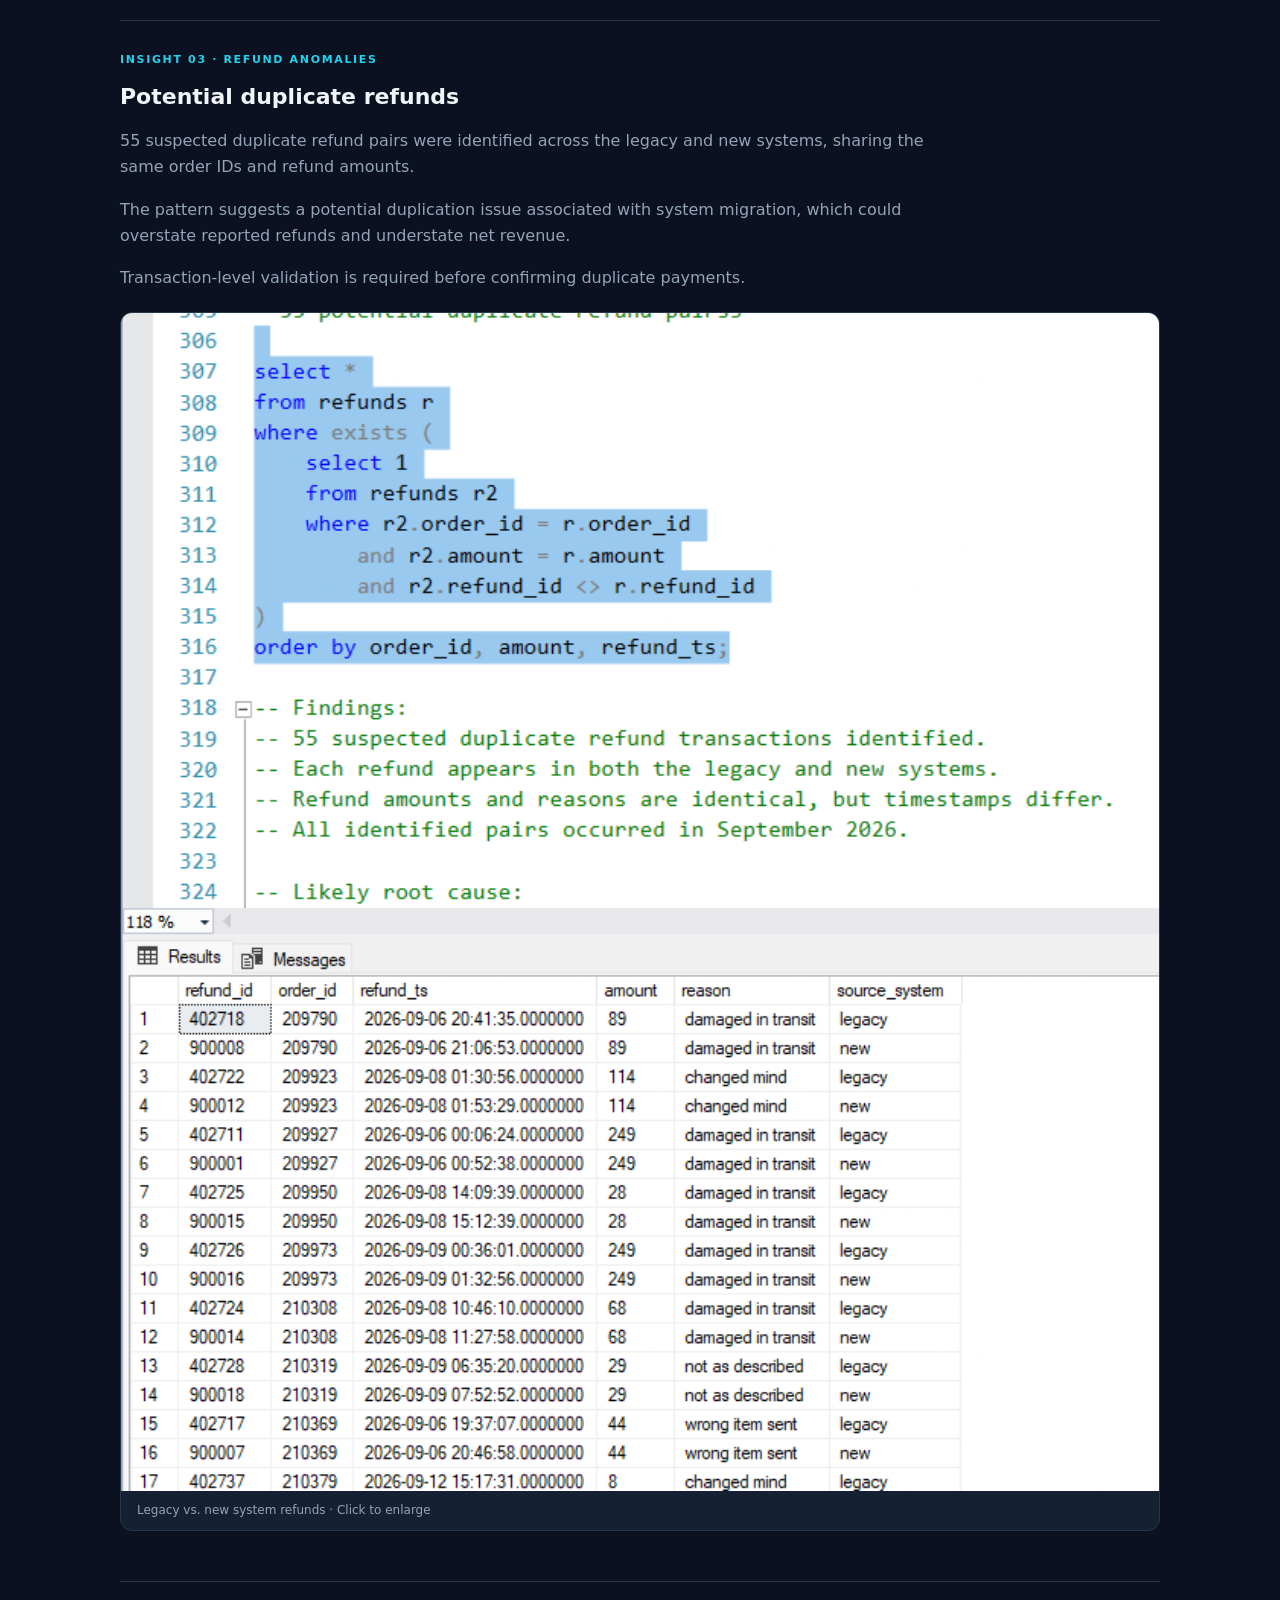
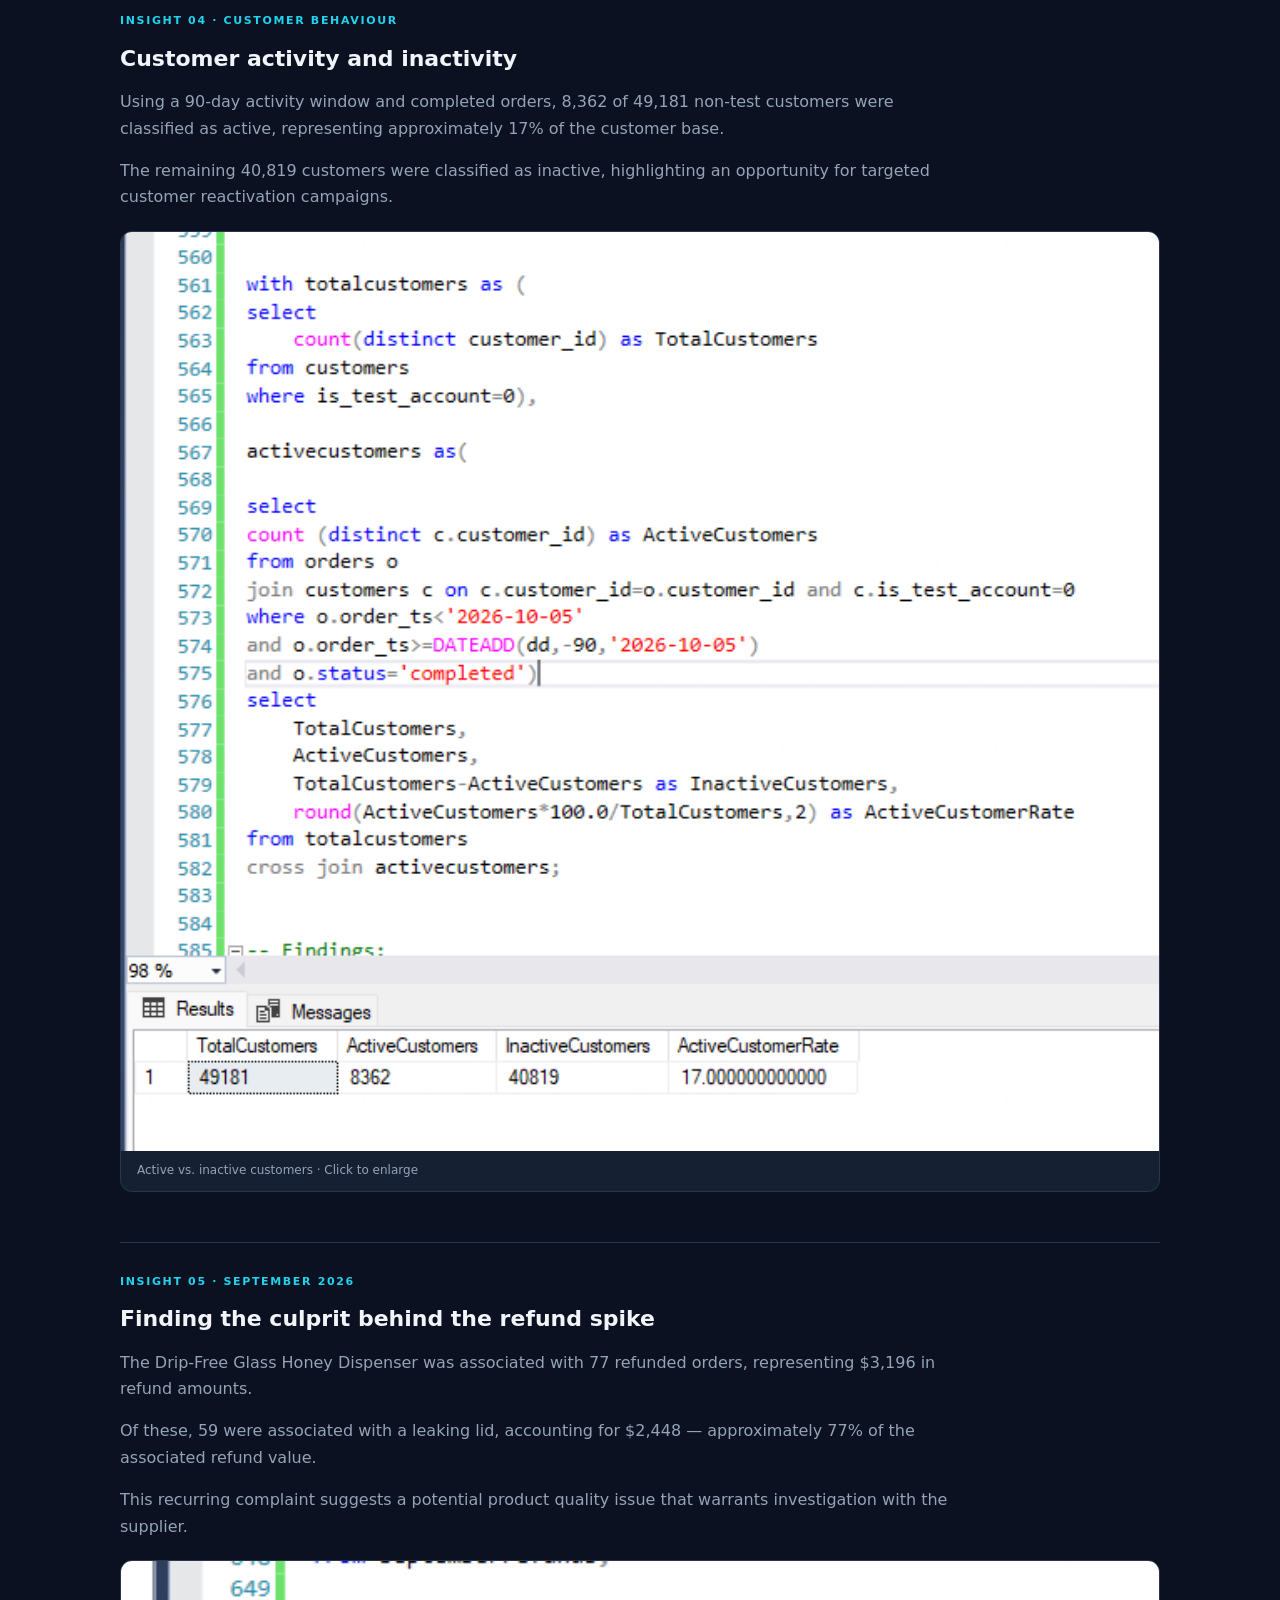
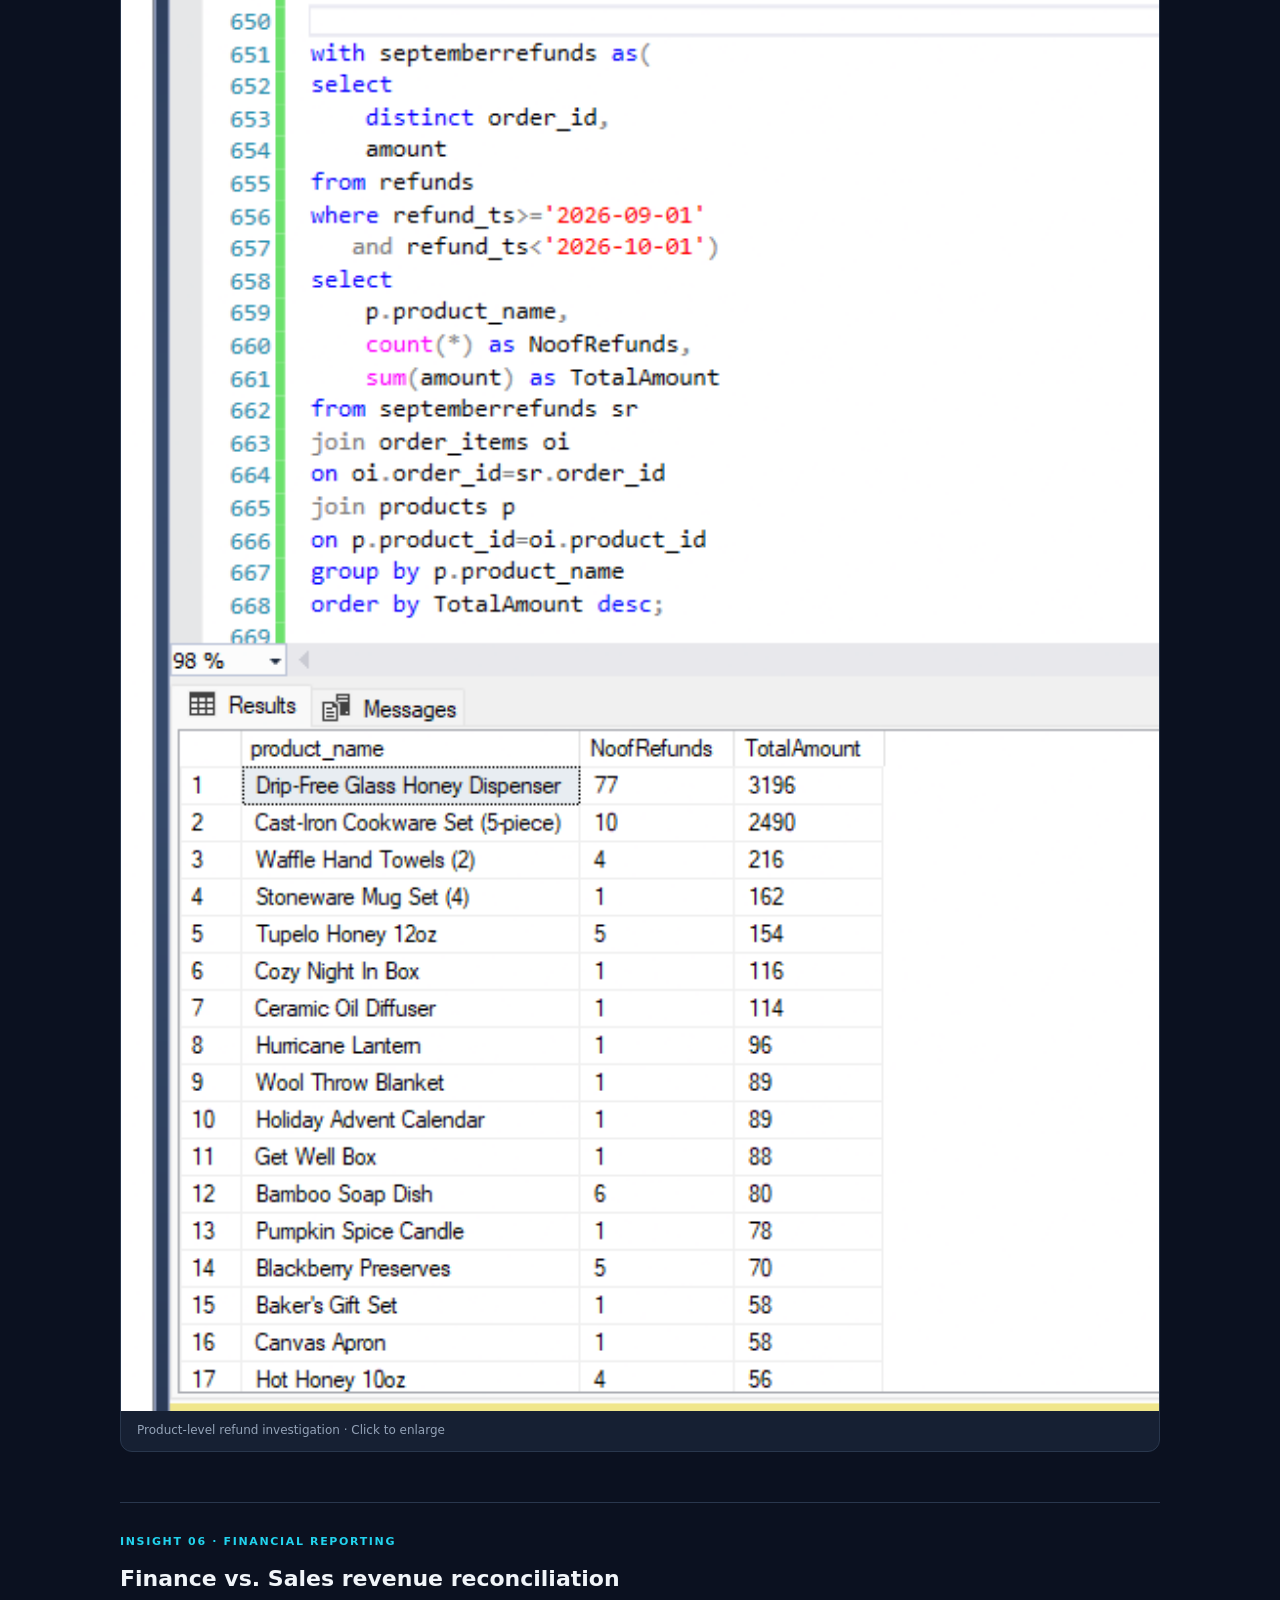
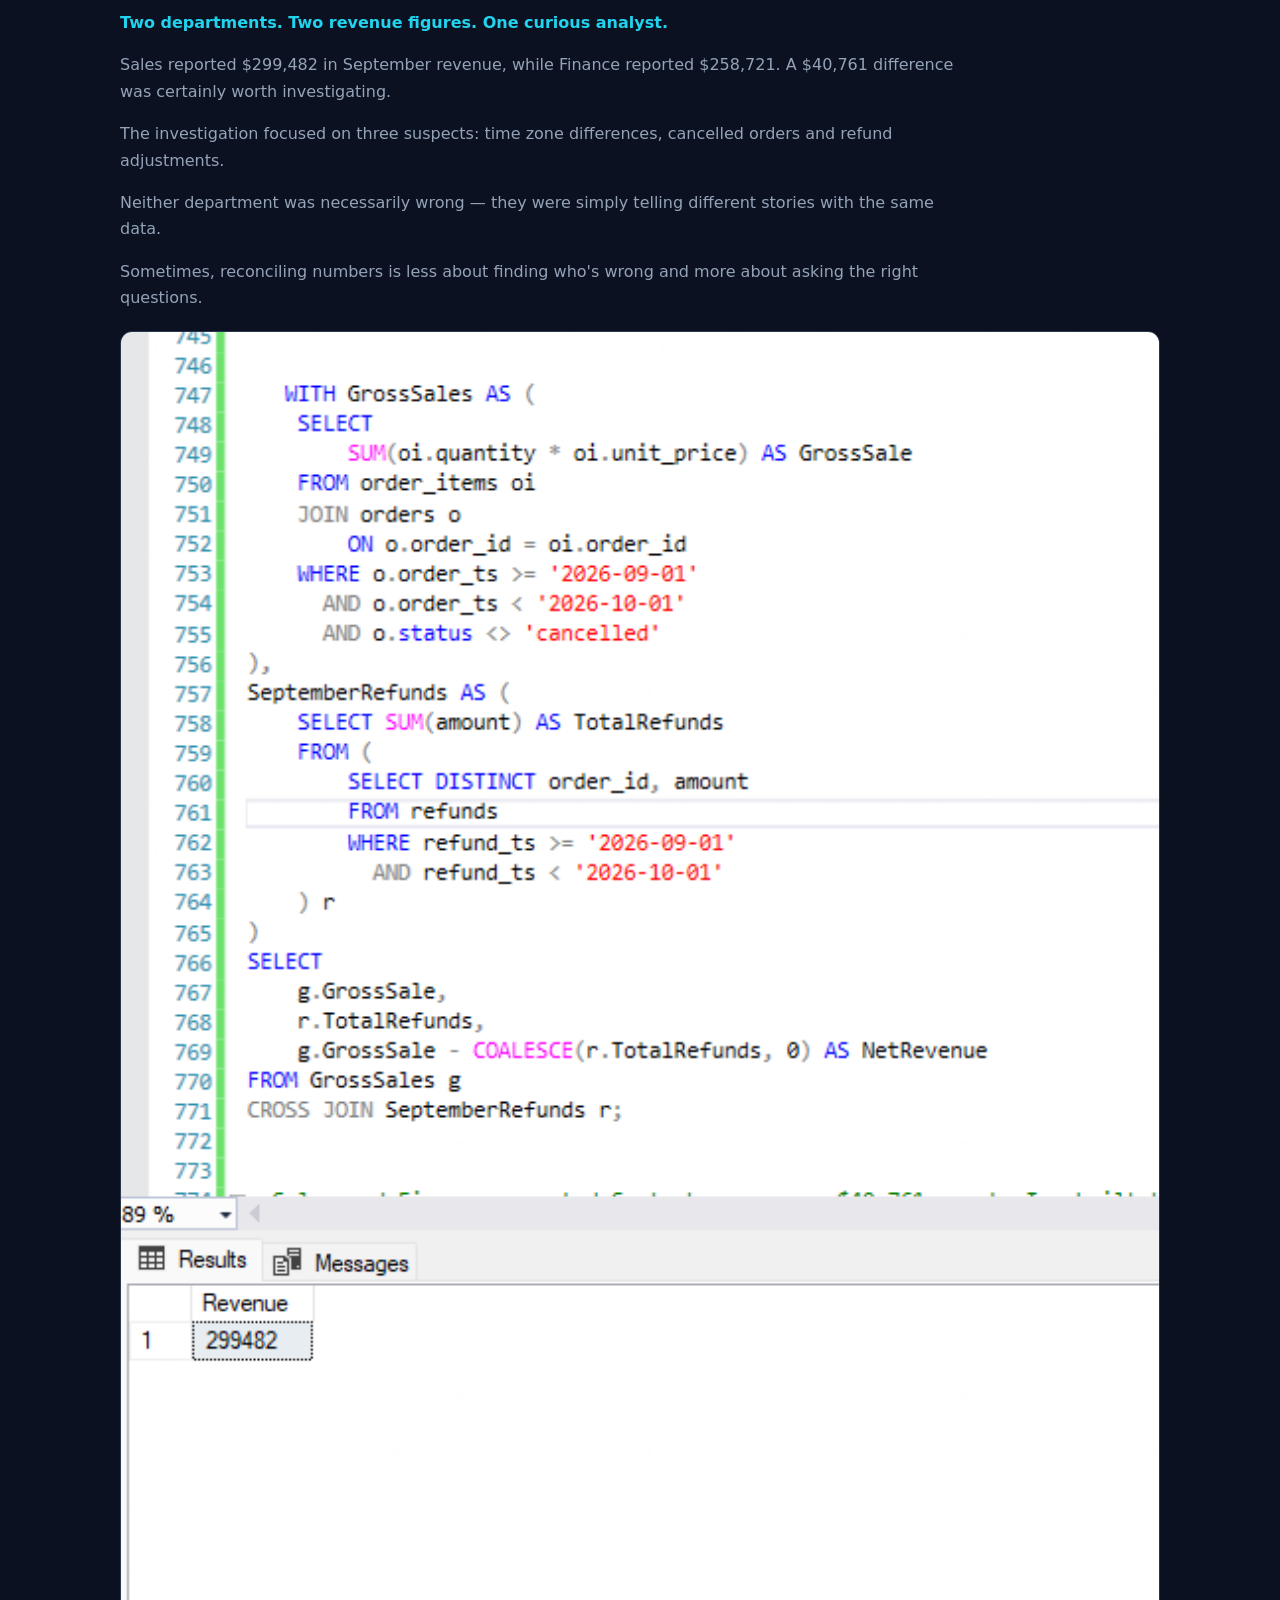
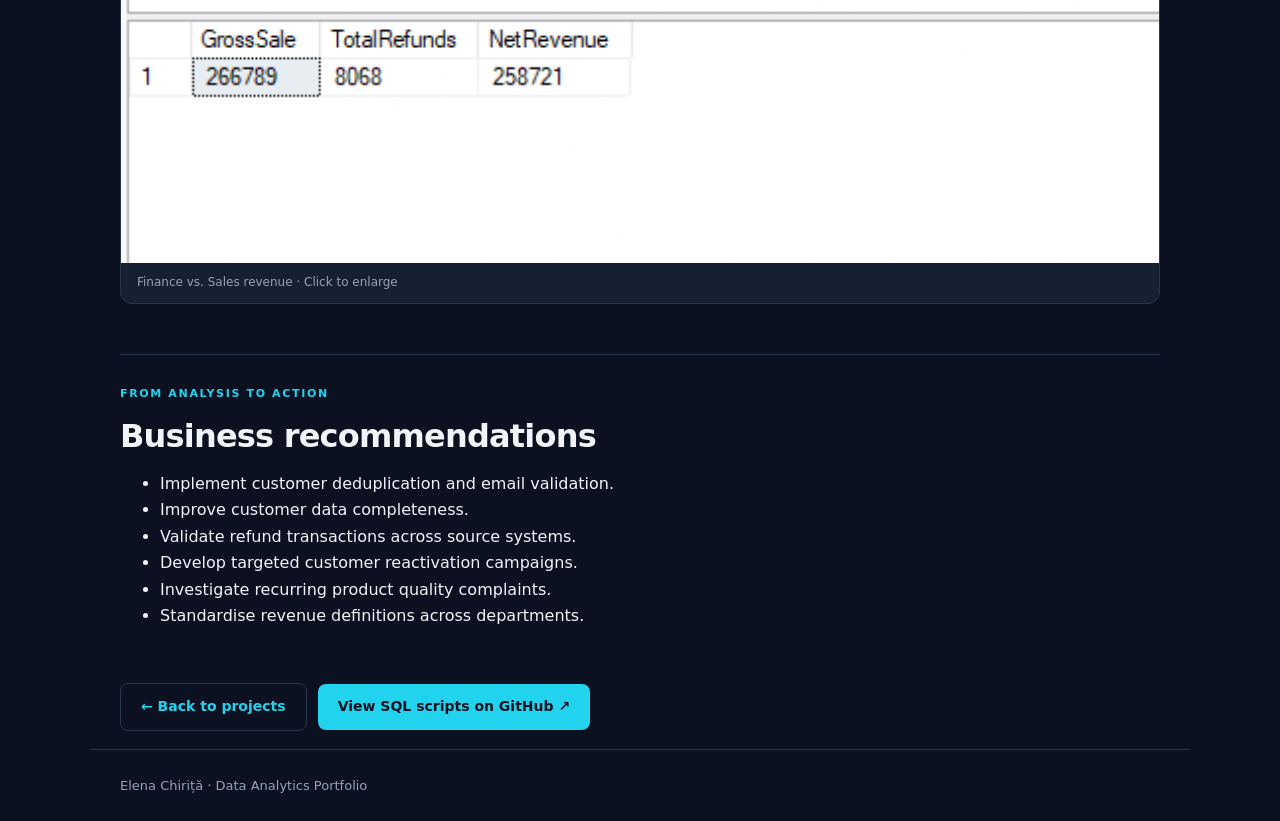
==== commit 05d3141f: "Update goldcomb-analytics.html" ====
--- a/goldcomb-analytics.html
+++ b/goldcomb-analytics.html
@@ -289,21 +289,30 @@
             <h3>Finance vs. Sales revenue reconciliation</h3>
 
             <p>
-                September 2026 revenue reporting revealed a discrepancy
-                between Sales revenue of $299,482 and Finance net
-                revenue of $258,721.
-            </p>
-
-            <p>
-                The investigation examined reporting boundaries,
-                order statuses and refund adjustments to understand
-                the $40,761 difference.
-            </p>
-
-            <p>
-                The findings highlight the importance of consistent
-                revenue definitions, reporting cutoffs and refund
-                validation across business departments.
+            <p class="accent">
+    <strong>Two departments. Two revenue figures. One curious analyst.</strong>
+</p>
+
+<p>
+    Sales reported $299,482 in September revenue, while Finance
+    reported $258,721. A $40,761 difference was certainly
+    worth investigating.
+</p>
+
+<p>
+    The investigation focused on three suspects:
+    time zone differences, cancelled orders and refund adjustments.
+</p>
+
+<p>
+    Neither department was necessarily wrong — they were simply
+    telling different stories with the same data.
+</p>
+
+<p>
+    Sometimes, reconciling numbers is less about finding who's
+    wrong and more about asking the right questions.
+</p>
             </p>
 
             <figure>
@@ -339,19 +348,7 @@
 
         </section>
 
-        <section class="insight">
-
-            <h3>Analytical limitations</h3>
-
-            <p>
-                Potential duplicate refunds require transaction-level
-                confirmation. Product-associated refunds may not
-                represent refunds exclusively attributable to that
-                product in multi-item orders. The detailed revenue
-                reconciliation requires further validation.
-            </p>
-
-        </section>
+       
 
         <a class="btn secondary" href="projects.html">
             ← Back to projects
